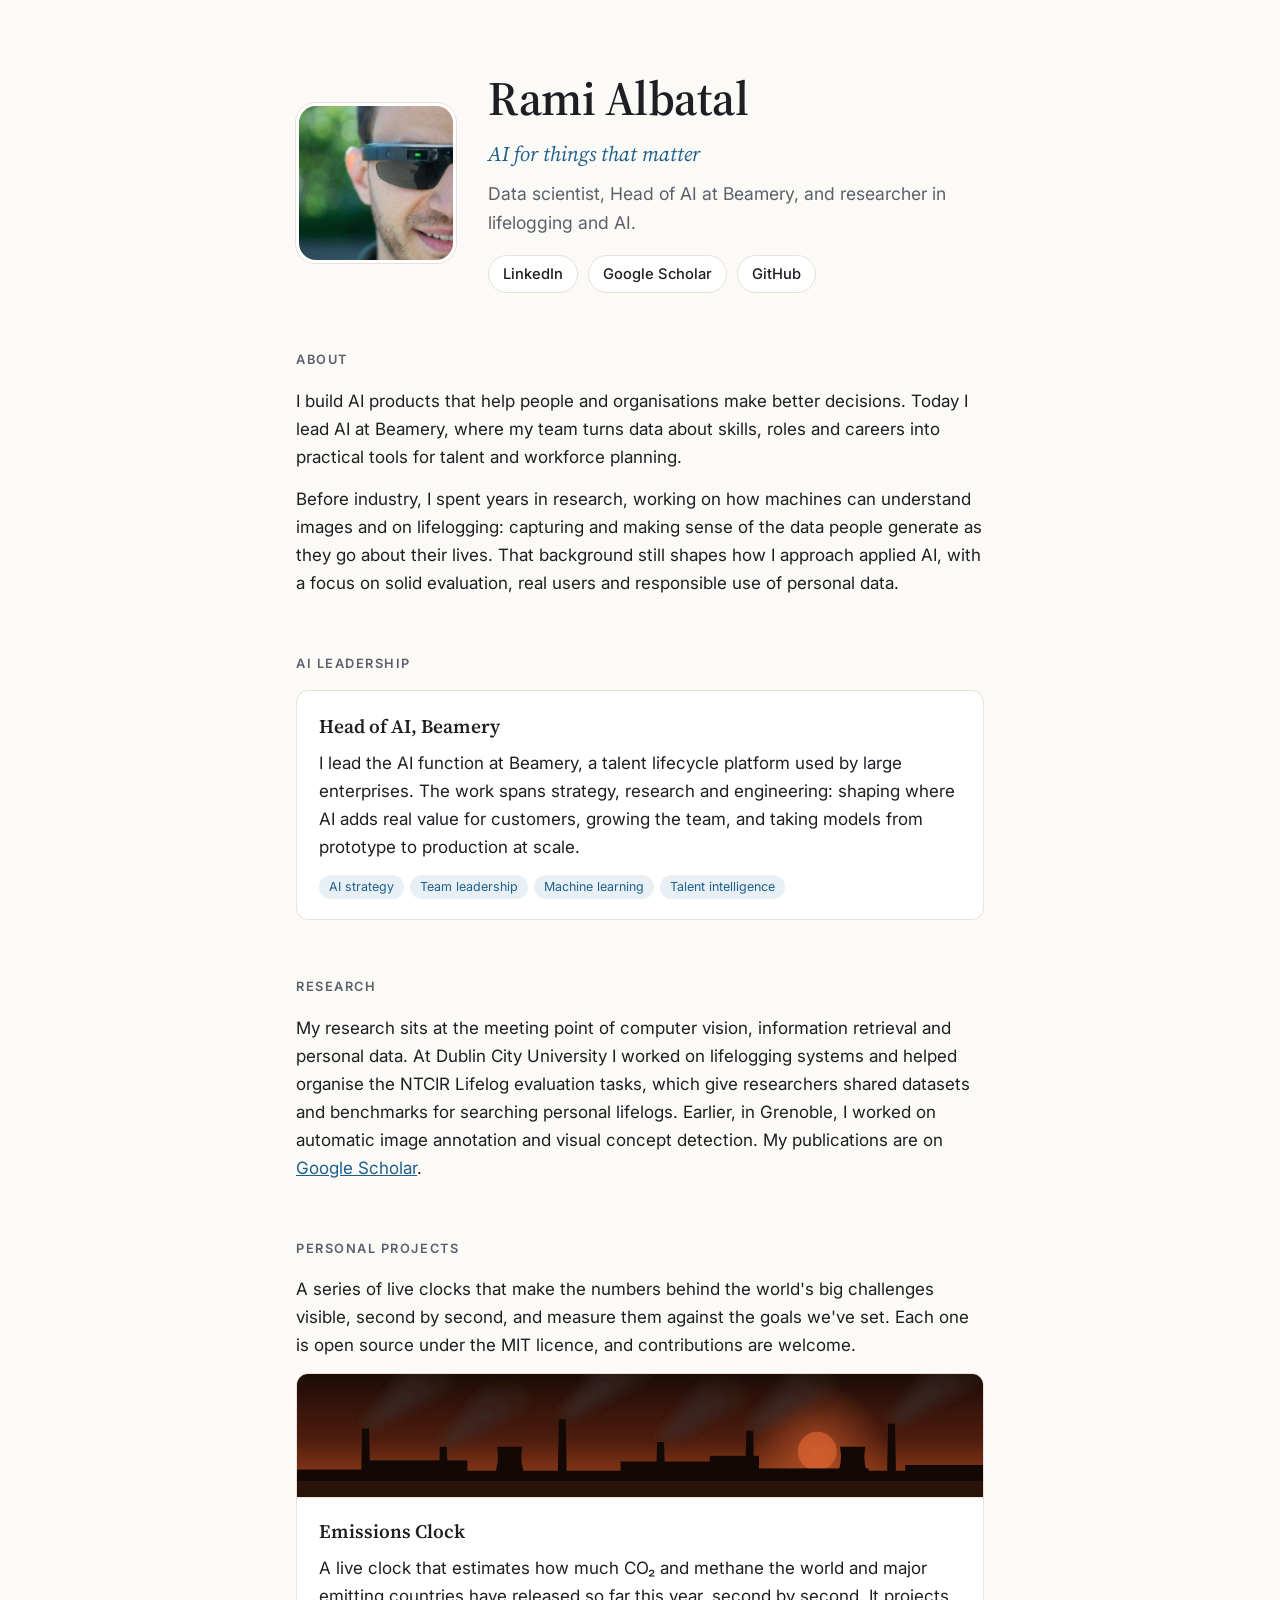
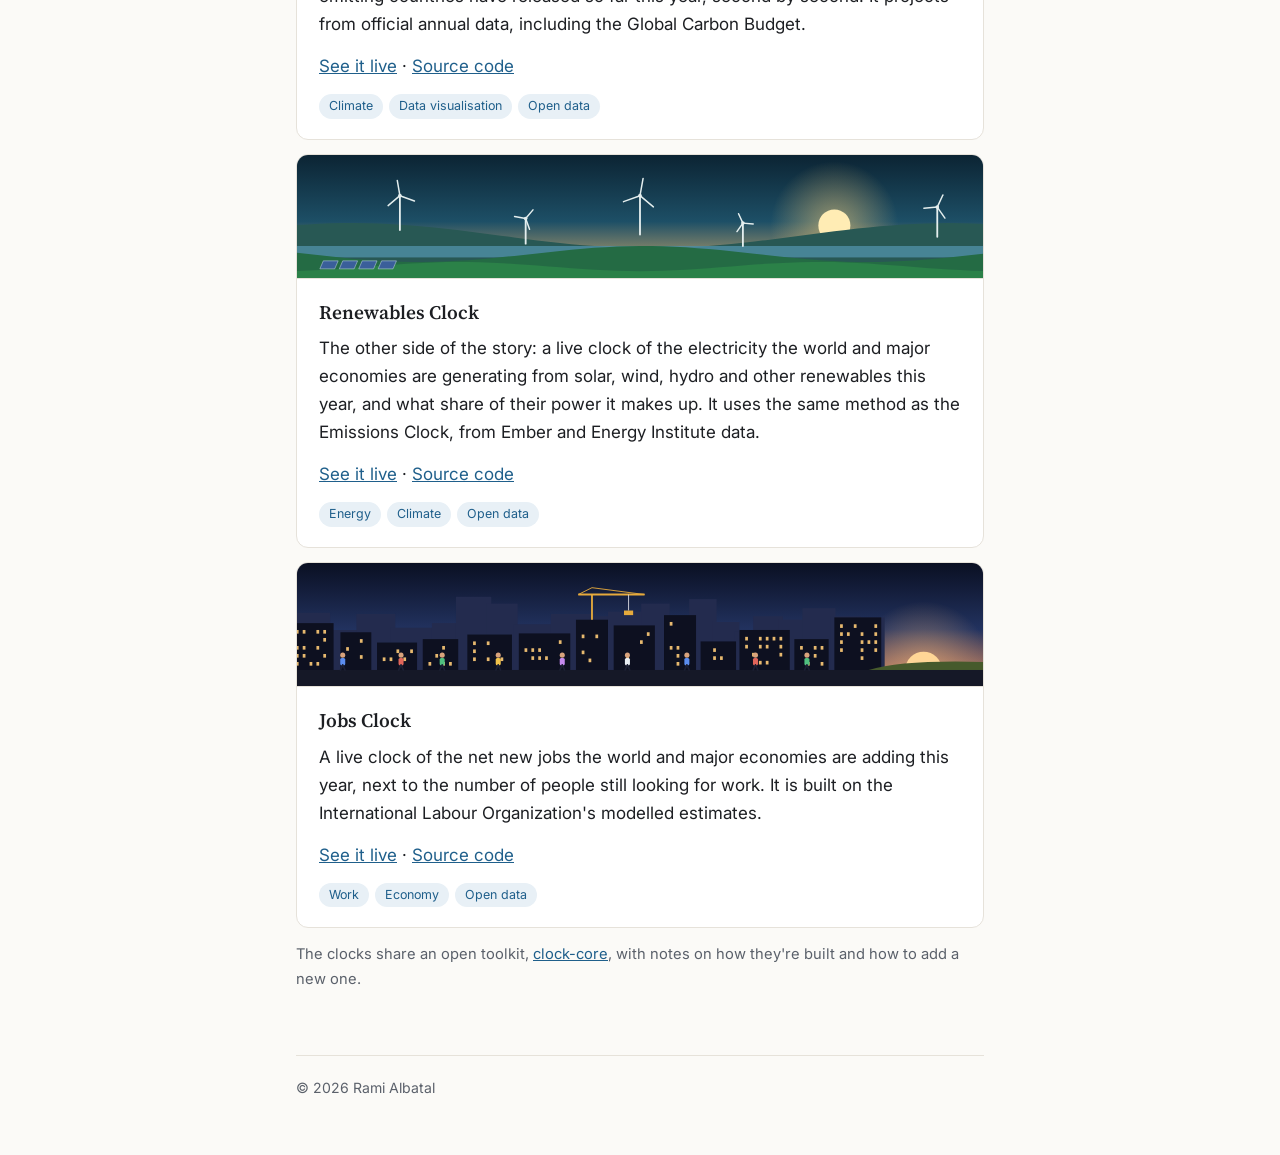
==== index.html @ d05b1c5e "Research: link to Google Scholar at the end of the paragraph Co-Authored-By: Claude Opus 5.5 <norepl" ====
<!doctype html>
<html lang="en">
<head>
<meta charset="utf-8">
<meta name="viewport" content="width=device-width, initial-scale=1">
<title>Rami Albatal</title>
<meta property="og:type" content="profile">
<meta property="og:site_name" content="Rami Albatal">
<meta property="og:title" content="Rami Albatal">
<meta property="og:description" content="AI for things that matter. Data scientist, Head of AI at Beamery, and researcher in lifelogging and AI.">
<meta property="og:url" content="https://ramialbatal.github.io/">
<meta property="og:image" content="https://ramialbatal.github.io/images/rami.jpg">
<meta property="og:image:width" content="400">
<meta property="og:image:height" content="400">
<meta property="og:image:alt" content="Portrait of Rami Albatal">
<meta property="profile:first_name" content="Rami">
<meta property="profile:last_name" content="Albatal">
<meta name="twitter:card" content="summary">
<meta name="twitter:title" content="Rami Albatal">
<meta name="twitter:description" content="AI for things that matter. Data scientist, Head of AI at Beamery, and researcher in lifelogging and AI.">
<meta name="twitter:image" content="https://ramialbatal.github.io/images/rami.jpg">
<link rel="alternate" type="text/plain" href="https://ramialbatal.github.io/llms.txt" title="Summary for AI tools">
<!-- Who this page is about, for search engines and AI tools: links Rami's profiles and projects together -->
<script type="application/ld+json">
{
  "@context": "https://schema.org",
  "@type": "ProfilePage",
  "url": "https://ramialbatal.github.io/",
  "name": "Rami Albatal",
  "inLanguage": "en",
  "mainEntity": {
    "@type": "Person",
    "@id": "https://ramialbatal.github.io/#person",
    "name": "Rami Albatal",
    "givenName": "Rami",
    "familyName": "Albatal",
    "url": "https://ramialbatal.github.io/",
    "image": "https://ramialbatal.github.io/images/rami.jpg",
    "slogan": "AI for things that matter",
    "description": "Data scientist, Head of AI at Beamery, and researcher in lifelogging and AI.",
    "jobTitle": "Head of AI",
    "worksFor": { "@type": "Organization", "name": "Beamery", "url": "https://beamery.com/" },
    "affiliation": { "@type": "CollegeOrUniversity", "name": "Dublin City University" },
    "knowsAbout": ["Artificial intelligence", "Machine learning", "Data science", "Lifelogging", "Computer vision",
      "Information retrieval", "Talent intelligence", "AI strategy", "Data visualisation"],
    "sameAs": [
      "https://www.linkedin.com/in/ramialbatal",
      "https://scholar.google.com/citations?user=tuG6AlQAAAAJ",
      "https://github.com/ramialbatal"
    ],
    "subjectOf": [
      { "@type": "WebApplication", "name": "Emissions Clock", "url": "https://ramialbatal.github.io/emissions-clock/" },
      { "@type": "WebApplication", "name": "Renewables Clock", "url": "https://ramialbatal.github.io/renewables-clock/" },
      { "@type": "WebApplication", "name": "Jobs Clock", "url": "https://ramialbatal.github.io/jobs-clock/" }
    ]
  }
}
</script>
<link rel="canonical" href="https://ramialbatal.github.io/">
<meta name="google-site-verification" content="3SuQ6XzVcD3pdgYeLcflAI5zGCyUTZUtEPxxrUPsIs4" />
<meta name="description" content="Rami Albatal. AI for things that matter. Data scientist, Head of AI at Beamery, and researcher in lifelogging and AI.">
<link rel="preconnect" href="https://fonts.googleapis.com">
<link rel="preconnect" href="https://fonts.gstatic.com" crossorigin>
<link href="https://fonts.googleapis.com/css2?family=Inter:wght@400;500;600&family=Source+Serif+4:opsz,wght@8..60,500;8..60,600&display=swap" rel="stylesheet">
<style>
  :root {
    --bg: #fbfaf7;
    --surface: #ffffff;
    --text: #1d1f23;
    --muted: #5b616b;
    --line: #e6e2da;
    --accent: #1f5f8b;
    --accent-soft: #e8f0f6;
  }
  @media (prefers-color-scheme: dark) {
    :root:not([data-theme="light"]) {
      --bg: #121416;
      --surface: #1a1d20;
      --text: #e8e6e1;
      --muted: #a2a7ae;
      --line: #2b2f34;
      --accent: #7fb6dc;
      --accent-soft: #1c2a35;
    }
  }
  :root[data-theme="dark"] {
    --bg: #121416;
    --surface: #1a1d20;
    --text: #e8e6e1;
    --muted: #a2a7ae;
    --line: #2b2f34;
    --accent: #7fb6dc;
    --accent-soft: #1c2a35;
  }
  * { box-sizing: border-box; }
  html { -webkit-text-size-adjust: 100%; }
  body {
    margin: 0;
    background: var(--bg);
    color: var(--text);
    font: 17px/1.65 Inter, system-ui, -apple-system, "Segoe UI", sans-serif;
  }
  .wrap { max-width: 720px; margin: 0 auto; padding: 72px 16px 56px; }
  header { display: flex; align-items: center; gap: 32px; }
  .intro { min-width: 0; }
  .photo {
    flex: none;
    display: block;
    width: 160px;
    height: 160px;
    border-radius: 20px;
    object-fit: cover;
    border: 3px solid var(--surface);
    box-shadow: 0 0 0 1px var(--line);
  }
  @media (max-width: 560px) {
    header { flex-direction: column; align-items: flex-start; gap: 20px; }
    .photo { width: 120px; height: 120px; }
  }
  header h1 {
    font-family: "Source Serif 4", Georgia, serif;
    font-weight: 600;
    font-size: clamp(2.2rem, 6vw, 3rem);
    line-height: 1.1;
    margin: 0 0 12px;
    letter-spacing: -0.01em;
  }
  .slogan {
    font-family: "Source Serif 4", Georgia, serif;
    font-style: italic;
    font-size: 1.3rem;
    color: var(--accent);
    margin: 0 0 8px;
  }
  .role { color: var(--muted); font-size: 1.1rem; margin: 0 0 18px; }
  .links { display: flex; flex-wrap: wrap; gap: 10px; padding: 0; margin: 0; list-style: none; }
  .links a {
    display: inline-block;
    padding: 6px 14px;
    border: 1px solid var(--line);
    border-radius: 999px;
    color: var(--text);
    text-decoration: none;
    font-size: 0.92rem;
    font-weight: 500;
    background: var(--surface);
  }
  .links a:hover, .links a:focus-visible { border-color: var(--accent); color: var(--accent); }
  section { margin-top: 56px; }
  h2 {
    font-size: 0.8rem;
    font-weight: 600;
    text-transform: uppercase;
    letter-spacing: 0.12em;
    color: var(--muted);
    margin: 0 0 16px;
  }
  p { margin: 0 0 14px; }
  a { color: var(--accent); }
  .card {
    background: var(--surface);
    border: 1px solid var(--line);
    border-radius: 12px;
    padding: 20px 22px;
    margin-bottom: 14px;
  }
  .card h3 a { color: inherit; text-decoration: none; }
  .card h3 a:hover { color: var(--accent); }
  .card h3 {
    font-family: "Source Serif 4", Georgia, serif;
    font-size: 1.2rem;
    font-weight: 600;
    margin: 0 0 6px;
  }
  .card p:last-child { margin-bottom: 0; }
  .tags { display: flex; flex-wrap: wrap; gap: 6px; margin-top: 10px; }
  .tags span {
    font-size: 0.78rem;
    padding: 2px 10px;
    border-radius: 999px;
    background: var(--accent-soft);
    color: var(--accent);
  }
  /* Project cards open with a small, still picture of each clock's own scene */
  .card.project { padding-top: 0; overflow: hidden; }
  .thumb { display: block; height: clamp(96px, 18vw, 124px); margin: 0 -22px 18px; overflow: hidden; border-bottom: 1px solid var(--line); }
  .thumb svg { display: block; width: 100%; height: 100%; transition: transform .6s ease; }
  .card.project:hover .thumb svg { transform: scale(1.03); }
  @media (prefers-reduced-motion: reduce) { .thumb svg { transition: none; } }
  .meta { color: var(--muted); font-size: 0.92rem; }
  footer { margin-top: 64px; padding-top: 20px; border-top: 1px solid var(--line); color: var(--muted); font-size: 0.88rem; }
</style>
</head>
<body>
<div class="wrap">
  <header>
    <img class="photo" src="images/rami.jpg" alt="Rami Albatal wearing Google Glass" width="160" height="160">
    <div class="intro">
    <h1>Rami Albatal</h1>
    <p class="slogan">AI for things that matter</p>
    <p class="role">Data scientist, Head of AI at Beamery, and researcher in lifelogging and AI.</p>
    <ul class="links">
      <li><a href="https://www.linkedin.com/in/ramialbatal">LinkedIn</a></li>
      <li><a href="https://scholar.google.com/citations?user=tuG6AlQAAAAJ">Google Scholar</a></li>
      <li><a href="https://github.com/ramialbatal">GitHub</a></li>
    </ul>
    </div>
  </header>

  <section>
    <h2>About</h2>
    <p>I build AI products that help people and organisations make better decisions. Today I lead AI at Beamery, where my team turns data about skills, roles and careers into practical tools for talent and workforce planning.</p>
    <p>Before industry, I spent years in research, working on how machines can understand images and on lifelogging: capturing and making sense of the data people generate as they go about their lives. That background still shapes how I approach applied AI, with a focus on solid evaluation, real users and responsible use of personal data.</p>
  </section>

  <section>
    <h2>AI leadership</h2>
    <div class="card">
      <h3>Head of AI, Beamery</h3>
      <p>I lead the AI function at Beamery, a talent lifecycle platform used by large enterprises. The work spans strategy, research and engineering: shaping where AI adds real value for customers, growing the team, and taking models from prototype to production at scale.</p>
      <div class="tags"><span>AI strategy</span><span>Team leadership</span><span>Machine learning</span><span>Talent intelligence</span></div>
    </div>
  </section>

  <section>
    <h2>Research</h2>
    <p>My research sits at the meeting point of computer vision, information retrieval and personal data. At Dublin City University I worked on lifelogging systems and helped organise the NTCIR Lifelog evaluation tasks, which give researchers shared datasets and benchmarks for searching personal lifelogs. Earlier, in Grenoble, I worked on automatic image annotation and visual concept detection. My publications are on <a href="https://scholar.google.com/citations?user=tuG6AlQAAAAJ">Google Scholar</a>.</p>
  </section>

  <section>
    <h2>Personal projects</h2>
    <p>A series of live clocks that make the numbers behind the world's big challenges visible, second by second, and
      measure them against the goals we've set. Each one is open source under the MIT licence, and contributions are welcome.</p>
    <div class="card project">
      <a class="thumb" href="https://ramialbatal.github.io/emissions-clock/" tabindex="-1" aria-hidden="true"><svg viewBox="0 0 600 110" preserveAspectRatio="xMidYMax slice" role="img" aria-label="Factory chimneys releasing smoke under a hazy red sky"><defs><linearGradient id="em-sky" x1="0" y1="0" x2="0" y2="1"><stop offset="0" stop-color="#1a0b07"/><stop offset="0.55" stop-color="#4f1d0e"/><stop offset="1" stop-color="#a8481c"/></linearGradient><radialGradient id="em-glow"><stop offset="0" stop-color="#eb6a33" stop-opacity=".55"/><stop offset="1" stop-color="#eb6a33" stop-opacity="0"/></radialGradient><filter id="em-blur" x="-50%" y="-50%" width="200%" height="200%"><feGaussianBlur stdDeviation="5"/></filter></defs><rect width="600" height="110" fill="url(#em-sky)"/><circle cx="455" cy="70" r="60" fill="url(#em-glow)"/><circle cx="455" cy="70" r="17" fill="#e86a34" opacity=".6"/><g filter="url(#em-blur)"><ellipse cx="66" cy="44" rx="8" ry="6" fill="#3b2e2a" opacity="0.70"/><ellipse cx="78" cy="36" rx="12" ry="8" fill="#3b2e2a" opacity="0.59"/><ellipse cx="89" cy="27" rx="16" ry="10" fill="#3b2e2a" opacity="0.47"/><ellipse cx="100" cy="18" rx="20" ry="13" fill="#3b2e2a" opacity="0.36"/><ellipse cx="112" cy="10" rx="24" ry="15" fill="#3b2e2a" opacity="0.25"/><ellipse cx="134" cy="60" rx="8" ry="6" fill="#3b2e2a" opacity="0.70"/><ellipse cx="146" cy="52" rx="12" ry="8" fill="#3b2e2a" opacity="0.59"/><ellipse cx="157" cy="43" rx="16" ry="10" fill="#3b2e2a" opacity="0.47"/><ellipse cx="168" cy="34" rx="20" ry="13" fill="#3b2e2a" opacity="0.36"/><ellipse cx="180" cy="26" rx="24" ry="15" fill="#3b2e2a" opacity="0.25"/><ellipse cx="238" cy="36" rx="8" ry="6" fill="#3b2e2a" opacity="0.70"/><ellipse cx="250" cy="28" rx="12" ry="8" fill="#3b2e2a" opacity="0.59"/><ellipse cx="261" cy="19" rx="16" ry="10" fill="#3b2e2a" opacity="0.47"/><ellipse cx="272" cy="10" rx="20" ry="13" fill="#3b2e2a" opacity="0.36"/><ellipse cx="284" cy="2" rx="24" ry="15" fill="#3b2e2a" opacity="0.25"/><ellipse cx="324" cy="56" rx="8" ry="6" fill="#3b2e2a" opacity="0.70"/><ellipse cx="336" cy="48" rx="12" ry="8" fill="#3b2e2a" opacity="0.59"/><ellipse cx="347" cy="39" rx="16" ry="10" fill="#3b2e2a" opacity="0.47"/><ellipse cx="358" cy="30" rx="20" ry="13" fill="#3b2e2a" opacity="0.36"/><ellipse cx="370" cy="22" rx="24" ry="15" fill="#3b2e2a" opacity="0.25"/><ellipse cx="402" cy="46" rx="8" ry="6" fill="#3b2e2a" opacity="0.70"/><ellipse cx="414" cy="38" rx="12" ry="8" fill="#3b2e2a" opacity="0.59"/><ellipse cx="425" cy="29" rx="16" ry="10" fill="#3b2e2a" opacity="0.47"/><ellipse cx="436" cy="20" rx="20" ry="13" fill="#3b2e2a" opacity="0.36"/><ellipse cx="448" cy="12" rx="24" ry="15" fill="#3b2e2a" opacity="0.25"/><ellipse cx="526" cy="40" rx="8" ry="6" fill="#3b2e2a" opacity="0.70"/><ellipse cx="538" cy="32" rx="12" ry="8" fill="#3b2e2a" opacity="0.59"/><ellipse cx="549" cy="23" rx="16" ry="10" fill="#3b2e2a" opacity="0.47"/><ellipse cx="560" cy="14" rx="20" ry="13" fill="#3b2e2a" opacity="0.36"/><ellipse cx="572" cy="6" rx="24" ry="15" fill="#3b2e2a" opacity="0.25"/></g><g fill="#120806"><rect x="-10" y="86" width="77" height="11"/><rect x="63" y="78" width="86" height="19"/><rect x="145" y="87" width="42" height="10"/><rect x="183" y="87" width="104" height="10"/><rect x="283" y="79" width="82" height="18"/><rect x="361" y="74" width="43" height="23"/><rect x="400" y="85" width="100" height="12"/><rect x="496" y="87" width="40" height="10"/><rect x="532" y="82" width="91" height="15"/><path d="M56 96L57 50h6L64 96z"/><path d="M124 96L125 66h6L132 96z"/><path d="M228 96L229 42h6L236 96z"/><path d="M314 96L315 62h6L322 96z"/><path d="M392 96L393 52h6L400 96z"/><path d="M516 96L517 46h6L524 96z"/><path d="M170 96Q178 82 175 66h22Q194 82 202 96z"/><path d="M470 96Q478 82 475 66h22Q494 82 502 96z"/></g><rect y="96" width="600" height="14" fill="#2a140a"/></svg></a>
      <h3><a href="https://ramialbatal.github.io/emissions-clock/">Emissions Clock</a></h3>
      <p>A live clock that estimates how much CO&#8322; and methane the world and major emitting countries have released so far this year, second by second. It projects from official annual data, including the Global Carbon Budget.</p>
      <p class="links-row"><a href="https://ramialbatal.github.io/emissions-clock/">See it live</a> · <a href="https://github.com/ramialbatal/emissions-clock">Source code</a></p>
      <div class="tags"><span>Climate</span><span>Data visualisation</span><span>Open data</span></div>
    </div>
    <div class="card project">
      <a class="thumb" href="https://ramialbatal.github.io/renewables-clock/" tabindex="-1" aria-hidden="true"><svg viewBox="0 0 600 110" preserveAspectRatio="xMidYMax slice" role="img" aria-label="Wind turbines and solar panels on green hills under a warm sun"><defs><linearGradient id="re-sky" x1="0" y1="0" x2="0" y2="1"><stop offset="0" stop-color="#0b2231"/><stop offset="0.55" stop-color="#1d4f66"/><stop offset="1" stop-color="#e0b46c"/></linearGradient><radialGradient id="re-glow"><stop offset="0" stop-color="#ffd27a" stop-opacity=".55"/><stop offset="1" stop-color="#ffd27a" stop-opacity="0"/></radialGradient></defs><rect width="600" height="110" fill="url(#re-sky)"/><circle cx="470" cy="64" r="56" fill="url(#re-glow)"/><circle cx="470" cy="64" r="14" fill="#ffecb4"/><path d="M0 110 L0 63.7 L10 63.1 L20 62.6 L30 62.2 L40 62.0 L50 62.0 L60 62.1 L70 62.4 L80 62.8 L90 63.4 L100 64.1 L110 64.9 L120 65.9 L130 67.0 L140 68.1 L150 69.3 L160 70.6 L170 71.9 L180 73.2 L190 74.5 L200 75.8 L210 77.1 L220 78.3 L230 79.4 L240 80.4 L250 81.3 L260 82.1 L270 82.8 L280 83.3 L290 83.7 L300 83.9 L310 84.0 L320 83.9 L330 83.7 L340 83.3 L350 82.7 L360 82.0 L370 81.2 L380 80.3 L390 79.2 L400 78.1 L410 76.9 L420 75.6 L430 74.4 L440 73.0 L450 71.7 L460 70.4 L470 69.2 L480 68.0 L490 66.8 L500 65.8 L510 64.8 L520 64.0 L530 63.3 L540 62.8 L550 62.4 L560 62.1 L570 62.0 L580 62.1 L590 62.3 L600 62.7 L600 110z" fill="#285854"/><rect y="82" width="600" height="10" fill="#4f8fa6" opacity=".8"/><path d="M0 110 L0 88.0 L10 89.1 L20 90.2 L30 91.3 L40 92.3 L50 93.3 L60 94.1 L70 94.8 L80 95.4 L90 95.7 L100 96.0 L110 96.0 L120 95.8 L130 95.5 L140 95.0 L150 94.4 L160 93.6 L170 92.7 L180 91.7 L190 90.7 L200 89.6 L210 88.5 L220 87.4 L230 86.3 L240 85.3 L250 84.4 L260 83.6 L270 83.0 L280 82.5 L290 82.2 L300 82.0 L310 82.0 L320 82.2 L330 82.6 L340 83.2 L350 83.9 L360 84.7 L370 85.6 L380 86.6 L390 87.7 L400 88.8 L410 89.9 L420 91.0 L430 92.1 L440 93.0 L450 93.9 L460 94.6 L470 95.2 L480 95.7 L490 95.9 L500 96.0 L510 95.9 L520 95.6 L530 95.2 L540 94.6 L550 93.9 L560 93.0 L570 92.0 L580 91.0 L590 89.9 L600 88.8 L600 110z" fill="#246b44"/><path d="M0 110 L0 103.8 L10 103.5 L20 103.1 L30 102.5 L40 101.9 L50 101.1 L60 100.3 L70 99.5 L80 98.8 L90 98.0 L100 97.4 L110 96.8 L120 96.4 L130 96.1 L140 96.0 L150 96.0 L160 96.2 L170 96.6 L180 97.1 L190 97.7 L200 98.4 L210 99.1 L220 99.9 L230 100.7 L240 101.5 L250 102.2 L260 102.8 L270 103.3 L280 103.7 L290 103.9 L300 104.0 L310 103.9 L320 103.7 L330 103.3 L340 102.8 L350 102.1 L360 101.4 L370 100.7 L380 99.9 L390 99.1 L400 98.3 L410 97.6 L420 97.0 L430 96.6 L440 96.2 L450 96.0 L460 96.0 L470 96.1 L480 96.4 L490 96.8 L500 97.4 L510 98.1 L520 98.8 L530 99.6 L540 100.4 L550 101.2 L560 101.9 L570 102.6 L580 103.1 L590 103.6 L600 103.8 L600 110z" fill="#2b8148"/><g stroke="#e4eeee" stroke-linecap="round"><line x1="90" y1="68" x2="90" y2="38" stroke-width="1.6"/><line x1="90" y1="38" x2="102.7" y2="42.6" stroke-width="1.3"/><line x1="90" y1="38" x2="79.7" y2="46.7" stroke-width="1.3"/><line x1="90" y1="38" x2="87.7" y2="24.7" stroke-width="1.3"/><circle cx="90" cy="38" r="1.6" fill="#e4eeee" stroke="none"/><line x1="200" y1="80" x2="200" y2="58" stroke-width="1.6"/><line x1="200" y1="58" x2="203.4" y2="67.3" stroke-width="1.3"/><line x1="200" y1="58" x2="190.3" y2="56.3" stroke-width="1.3"/><line x1="200" y1="58" x2="206.4" y2="50.4" stroke-width="1.3"/><circle cx="200" cy="58" r="1.6" fill="#e4eeee" stroke="none"/><line x1="300" y1="72" x2="300" y2="38" stroke-width="1.6"/><line x1="300" y1="38" x2="311.7" y2="47.8" stroke-width="1.3"/><line x1="300" y1="38" x2="285.6" y2="43.2" stroke-width="1.3"/><line x1="300" y1="38" x2="302.7" y2="22.9" stroke-width="1.3"/><circle cx="300" cy="38" r="1.6" fill="#e4eeee" stroke="none"/><line x1="390" y1="82" x2="390" y2="62" stroke-width="1.6"/><line x1="390" y1="62" x2="399.0" y2="62.8" stroke-width="1.3"/><line x1="390" y1="62" x2="384.8" y2="69.4" stroke-width="1.3"/><line x1="390" y1="62" x2="386.2" y2="53.8" stroke-width="1.3"/><circle cx="390" cy="62" r="1.6" fill="#e4eeee" stroke="none"/><line x1="560" y1="74" x2="560" y2="48" stroke-width="1.6"/><line x1="560" y1="48" x2="566.7" y2="57.6" stroke-width="1.3"/><line x1="560" y1="48" x2="548.3" y2="49.0" stroke-width="1.3"/><line x1="560" y1="48" x2="564.9" y2="37.4" stroke-width="1.3"/><circle cx="560" cy="48" r="1.6" fill="#e4eeee" stroke="none"/></g><g fill="#3a5f9a" stroke="#cfe0ef" stroke-width=".6" stroke-opacity=".7"><path d="M20 102l3 -7h13l-3 7z"/><path d="M37 102l3 -7h13l-3 7z"/><path d="M54 102l3 -7h13l-3 7z"/><path d="M71 102l3 -7h13l-3 7z"/></g></svg></a>
      <h3><a href="https://ramialbatal.github.io/renewables-clock/">Renewables Clock</a></h3>
      <p>The other side of the story: a live clock of the electricity the world and major economies are generating from solar, wind, hydro and other renewables this year, and what share of their power it makes up. It uses the same method as the Emissions Clock, from Ember and Energy Institute data.</p>
      <p class="links-row"><a href="https://ramialbatal.github.io/renewables-clock/">See it live</a> · <a href="https://github.com/ramialbatal/renewables-clock">Source code</a></p>
      <div class="tags"><span>Energy</span><span>Climate</span><span>Open data</span></div>
    </div>
    <div class="card project">
      <a class="thumb" href="https://ramialbatal.github.io/jobs-clock/" tabindex="-1" aria-hidden="true"><svg viewBox="0 0 600 110" preserveAspectRatio="xMidYMax slice" role="img" aria-label="A town at sunrise with lit office windows, a crane and people walking to work"><defs><linearGradient id="jo-sky" x1="0" y1="0" x2="0" y2="1"><stop offset="0" stop-color="#090e20"/><stop offset="0.55" stop-color="#22325f"/><stop offset="1" stop-color="#d2845c"/></linearGradient><radialGradient id="jo-glow"><stop offset="0" stop-color="#ffbe7c" stop-opacity=".55"/><stop offset="1" stop-color="#ffbe7c" stop-opacity="0"/></radialGradient></defs><rect width="600" height="110" fill="url(#jo-sky)"/><circle cx="548" cy="96" r="60" fill="url(#jo-glow)"/><path d="M532 96a16 16 0 0 1 32 0z" fill="#ffd696"/><g fill="#232b4e"><rect x="-10" y="46" width="39" height="50"/><rect x="25" y="61" width="31" height="35"/><rect x="52" y="47" width="34" height="49"/><rect x="82" y="59" width="40" height="37"/><rect x="118" y="55" width="25" height="41"/><rect x="139" y="32" width="31" height="64"/><rect x="166" y="38" width="27" height="58"/><rect x="189" y="56" width="37" height="40"/><rect x="222" y="47" width="38" height="49"/><rect x="256" y="49" width="20" height="47"/><rect x="272" y="45" width="33" height="51"/><rect x="301" y="38" width="25" height="58"/><rect x="322" y="58" width="25" height="38"/><rect x="343" y="34" width="24" height="62"/><rect x="363" y="54" width="24" height="42"/><rect x="383" y="62" width="20" height="34"/><rect x="399" y="49" width="26" height="47"/><rect x="421" y="52" width="25" height="44"/><rect x="442" y="42" width="29" height="54"/><rect x="467" y="49" width="26" height="47"/><rect x="489" y="50" width="25" height="46"/></g><g fill="#0d1020"><rect x="-6" y="55" width="38" height="42"/><rect x="38" y="63" width="27" height="34"/><rect x="70" y="72" width="35" height="25"/><rect x="110" y="69" width="31" height="28"/><rect x="149" y="65" width="39" height="32"/><rect x="194" y="64" width="45" height="33"/><rect x="244" y="52" width="28" height="45"/><rect x="277" y="57" width="36" height="40"/><rect x="321" y="48" width="28" height="49"/><rect x="353" y="71" width="31" height="26"/><rect x="387" y="61" width="44" height="36"/><rect x="435" y="69" width="30" height="28"/><rect x="470" y="50" width="41" height="47"/></g><g fill="#ffcc78" opacity=".9"><rect x="-1" y="61" width="2.4" height="3.2"/><rect x="5" y="61" width="2.4" height="3.2"/><rect x="17" y="61" width="2.4" height="3.2"/><rect x="23" y="61" width="2.4" height="3.2"/><rect x="23" y="68" width="2.4" height="3.2"/><rect x="-1" y="75" width="2.4" height="3.2"/><rect x="5" y="75" width="2.4" height="3.2"/><rect x="17" y="75" width="2.4" height="3.2"/><rect x="-1" y="82" width="2.4" height="3.2"/><rect x="5" y="82" width="2.4" height="3.2"/><rect x="23" y="82" width="2.4" height="3.2"/><rect x="-1" y="89" width="2.4" height="3.2"/><rect x="11" y="89" width="2.4" height="3.2"/><rect x="17" y="89" width="2.4" height="3.2"/><rect x="55" y="69" width="2.4" height="3.2"/><rect x="43" y="76" width="2.4" height="3.2"/><rect x="55" y="83" width="2.4" height="3.2"/><rect x="87" y="78" width="2.4" height="3.2"/><rect x="99" y="78" width="2.4" height="3.2"/><rect x="75" y="85" width="2.4" height="3.2"/><rect x="81" y="85" width="2.4" height="3.2"/><rect x="93" y="85" width="2.4" height="3.2"/><rect x="127" y="75" width="2.4" height="3.2"/><rect x="121" y="82" width="2.4" height="3.2"/><rect x="115" y="89" width="2.4" height="3.2"/><rect x="127" y="89" width="2.4" height="3.2"/><rect x="133" y="89" width="2.4" height="3.2"/><rect x="154" y="71" width="2.4" height="3.2"/><rect x="166" y="71" width="2.4" height="3.2"/><rect x="154" y="78" width="2.4" height="3.2"/><rect x="154" y="85" width="2.4" height="3.2"/><rect x="166" y="85" width="2.4" height="3.2"/><rect x="178" y="85" width="2.4" height="3.2"/><rect x="229" y="70" width="2.4" height="3.2"/><rect x="199" y="77" width="2.4" height="3.2"/><rect x="205" y="77" width="2.4" height="3.2"/><rect x="211" y="77" width="2.4" height="3.2"/><rect x="205" y="84" width="2.4" height="3.2"/><rect x="211" y="84" width="2.4" height="3.2"/><rect x="217" y="84" width="2.4" height="3.2"/><rect x="249" y="65" width="2.4" height="3.2"/><rect x="261" y="65" width="2.4" height="3.2"/><rect x="249" y="79" width="2.4" height="3.2"/><rect x="255" y="86" width="2.4" height="3.2"/><rect x="306" y="63" width="2.4" height="3.2"/><rect x="300" y="70" width="2.4" height="3.2"/><rect x="288" y="84" width="2.4" height="3.2"/><rect x="326" y="54" width="2.4" height="3.2"/><rect x="326" y="75" width="2.4" height="3.2"/><rect x="332" y="75" width="2.4" height="3.2"/><rect x="332" y="82" width="2.4" height="3.2"/><rect x="332" y="89" width="2.4" height="3.2"/><rect x="364" y="77" width="2.4" height="3.2"/><rect x="364" y="84" width="2.4" height="3.2"/><rect x="370" y="84" width="2.4" height="3.2"/><rect x="392" y="67" width="2.4" height="3.2"/><rect x="404" y="67" width="2.4" height="3.2"/><rect x="410" y="67" width="2.4" height="3.2"/><rect x="416" y="67" width="2.4" height="3.2"/><rect x="422" y="67" width="2.4" height="3.2"/><rect x="392" y="74" width="2.4" height="3.2"/><rect x="404" y="74" width="2.4" height="3.2"/><rect x="410" y="74" width="2.4" height="3.2"/><rect x="422" y="74" width="2.4" height="3.2"/><rect x="398" y="81" width="2.4" height="3.2"/><rect x="422" y="81" width="2.4" height="3.2"/><rect x="404" y="88" width="2.4" height="3.2"/><rect x="410" y="88" width="2.4" height="3.2"/><rect x="440" y="75" width="2.4" height="3.2"/><rect x="452" y="75" width="2.4" height="3.2"/><rect x="458" y="75" width="2.4" height="3.2"/><rect x="452" y="82" width="2.4" height="3.2"/><rect x="446" y="89" width="2.4" height="3.2"/><rect x="458" y="89" width="2.4" height="3.2"/><rect x="475" y="56" width="2.4" height="3.2"/><rect x="487" y="56" width="2.4" height="3.2"/><rect x="505" y="56" width="2.4" height="3.2"/><rect x="475" y="63" width="2.4" height="3.2"/><rect x="481" y="63" width="2.4" height="3.2"/><rect x="493" y="63" width="2.4" height="3.2"/><rect x="505" y="63" width="2.4" height="3.2"/><rect x="475" y="70" width="2.4" height="3.2"/><rect x="493" y="70" width="2.4" height="3.2"/><rect x="499" y="70" width="2.4" height="3.2"/><rect x="505" y="70" width="2.4" height="3.2"/><rect x="475" y="77" width="2.4" height="3.2"/><rect x="493" y="77" width="2.4" height="3.2"/><rect x="505" y="77" width="2.4" height="3.2"/><rect x="493" y="84" width="2.4" height="3.2"/></g><g stroke="#e6aa3c" stroke-width="1.6" fill="none"><path d="M258 52V30M246 30H304"/><path d="M258 24L304 30M258 24L246 30" stroke-width=".8"/><path d="M290 30v14" stroke="#d8d8e0" stroke-width=".8"/></g><rect x="286" y="44" width="8" height="4" fill="#e6aa3c"/><path d="M500 96Q530 87 600 89V96z" fill="#465a2c"/><rect y="96" width="600" height="14" fill="#151827"/><g><circle cx="40" cy="83" r="2.2" fill="#d9a37c"/><rect x="37.8" y="85.5" width="4.4" height="6.5" rx="1.4" fill="#5b8def"/><path d="M40 91.5l-2 4.5M40 91.5l2 4.5" stroke="#1b1f33" stroke-width="1.4" stroke-linecap="round"/></g><g><circle cx="91" cy="83" r="2.2" fill="#d9a37c"/><rect x="88.8" y="85.5" width="4.4" height="6.5" rx="1.4" fill="#e0645a"/><path d="M91 91.5l-2 4.5M91 91.5l2 4.5" stroke="#1b1f33" stroke-width="1.4" stroke-linecap="round"/></g><g><circle cx="127" cy="83" r="2.2" fill="#d9a37c"/><rect x="124.8" y="85.5" width="4.4" height="6.5" rx="1.4" fill="#4fbf7f"/><path d="M127 91.5l-2 4.5M127 91.5l2 4.5" stroke="#1b1f33" stroke-width="1.4" stroke-linecap="round"/></g><g><circle cx="176" cy="83" r="2.2" fill="#d9a37c"/><rect x="173.8" y="85.5" width="4.4" height="6.5" rx="1.4" fill="#f0c24a"/><path d="M176 91.5l-2 4.5M176 91.5l2 4.5" stroke="#1b1f33" stroke-width="1.4" stroke-linecap="round"/></g><g><circle cx="232" cy="83" r="2.2" fill="#d9a37c"/><rect x="229.8" y="85.5" width="4.4" height="6.5" rx="1.4" fill="#c58af0"/><path d="M232 91.5l-2 4.5M232 91.5l2 4.5" stroke="#1b1f33" stroke-width="1.4" stroke-linecap="round"/></g><g><circle cx="289" cy="83" r="2.2" fill="#d9a37c"/><rect x="286.8" y="85.5" width="4.4" height="6.5" rx="1.4" fill="#e8edf2"/><path d="M289 91.5l-2 4.5M289 91.5l2 4.5" stroke="#1b1f33" stroke-width="1.4" stroke-linecap="round"/></g><g><circle cx="341" cy="83" r="2.2" fill="#d9a37c"/><rect x="338.8" y="85.5" width="4.4" height="6.5" rx="1.4" fill="#5b8def"/><path d="M341 91.5l-2 4.5M341 91.5l2 4.5" stroke="#1b1f33" stroke-width="1.4" stroke-linecap="round"/></g><g><circle cx="401" cy="83" r="2.2" fill="#d9a37c"/><rect x="398.8" y="85.5" width="4.4" height="6.5" rx="1.4" fill="#e0645a"/><path d="M401 91.5l-2 4.5M401 91.5l2 4.5" stroke="#1b1f33" stroke-width="1.4" stroke-linecap="round"/></g><g><circle cx="446" cy="83" r="2.2" fill="#d9a37c"/><rect x="443.8" y="85.5" width="4.4" height="6.5" rx="1.4" fill="#4fbf7f"/><path d="M446 91.5l-2 4.5M446 91.5l2 4.5" stroke="#1b1f33" stroke-width="1.4" stroke-linecap="round"/></g></svg></a>
      <h3><a href="https://ramialbatal.github.io/jobs-clock/">Jobs Clock</a></h3>
      <p>A live clock of the net new jobs the world and major economies are adding this year, next to the number of people still looking for work. It is built on the International Labour Organization's modelled estimates.</p>
      <p class="links-row"><a href="https://ramialbatal.github.io/jobs-clock/">See it live</a> · <a href="https://github.com/ramialbatal/jobs-clock">Source code</a></p>
      <div class="tags"><span>Work</span><span>Economy</span><span>Open data</span></div>
    </div>
    <p class="meta">The clocks share an open toolkit, <a href="https://github.com/ramialbatal/clock-core">clock-core</a>,
      with notes on how they're built and how to add a new one.</p>
  </section>

  <footer>
    &copy; <span id="y">2026</span> Rami Albatal
  </footer>
</div>
<script>document.getElementById("y").textContent = new Date().getFullYear();</script>
</body>
</html>
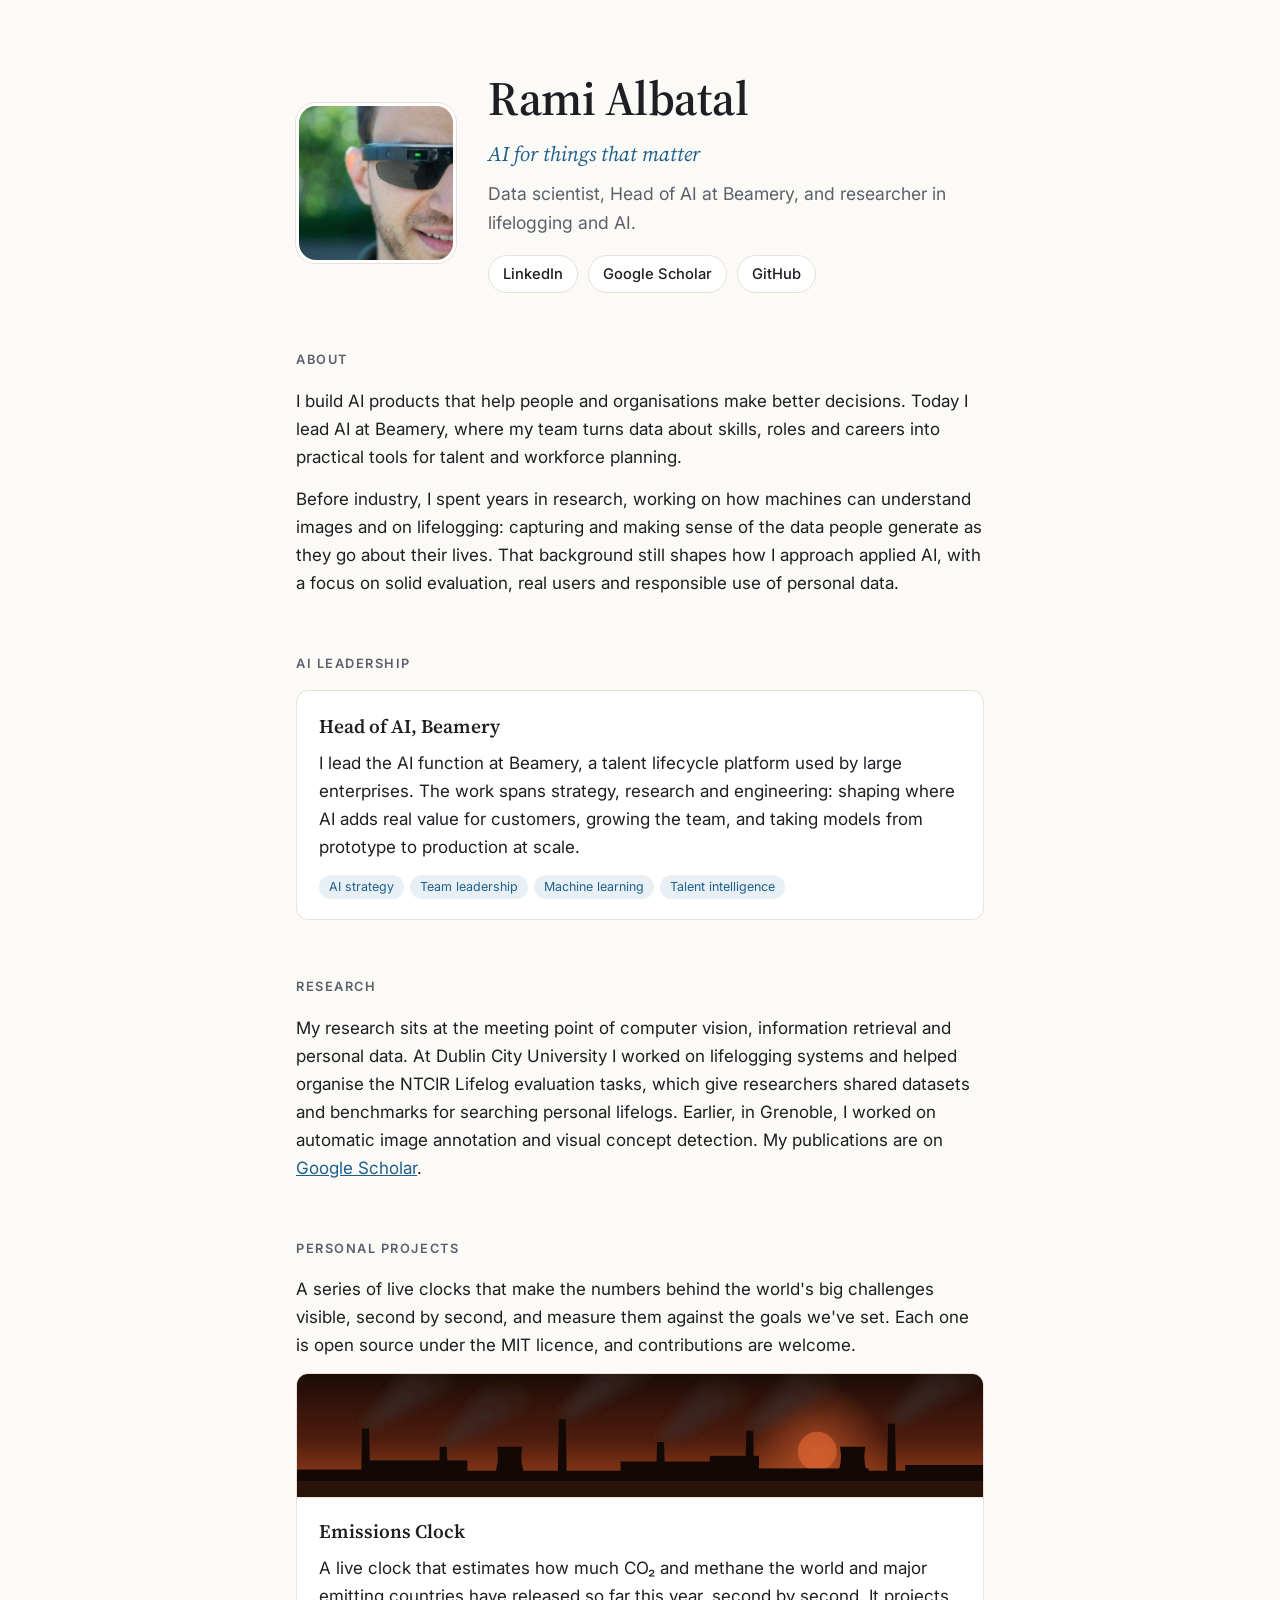
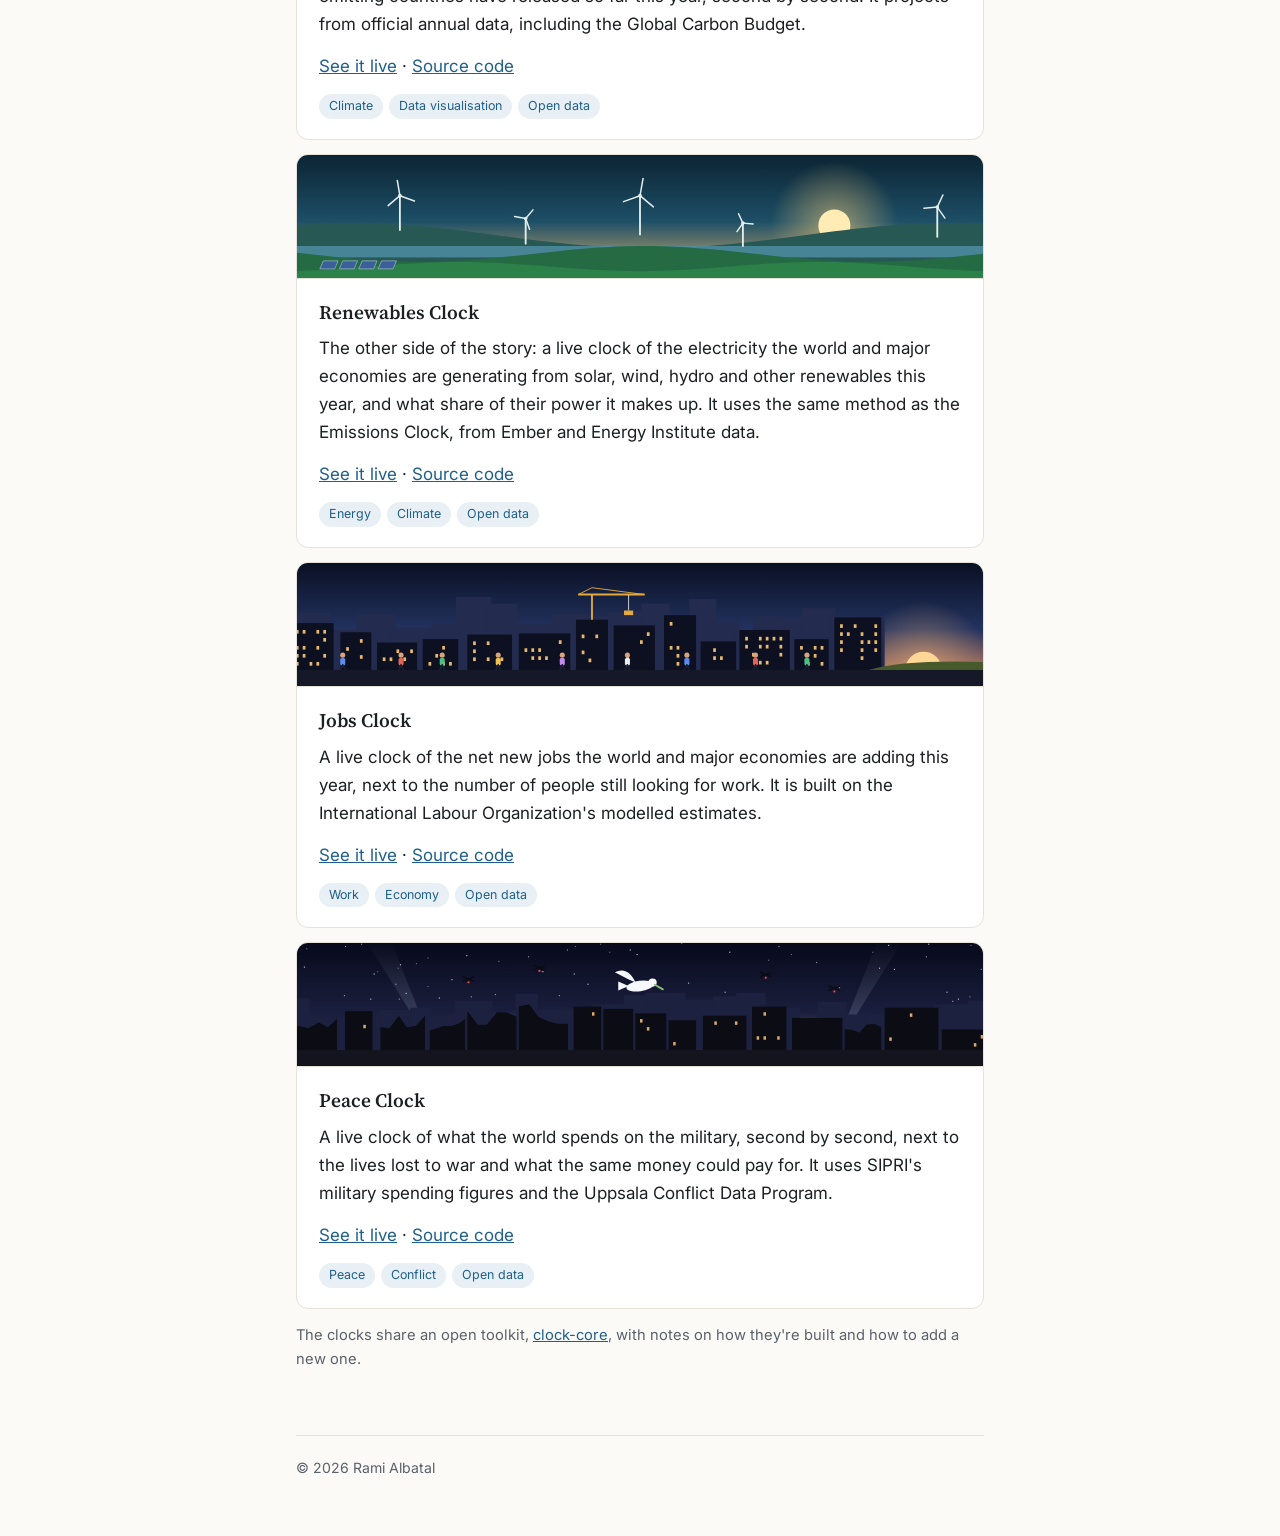
==== commit 8fb99d26: "Homepage: add the Peace Clock (card, profile data, llms.txt, sitemap in robots.txt) Co-Authored-By: " ====
--- a/index.html
+++ b/index.html
@@ -51,7 +51,8 @@
     "subjectOf": [
       { "@type": "WebApplication", "name": "Emissions Clock", "url": "https://ramialbatal.github.io/emissions-clock/" },
       { "@type": "WebApplication", "name": "Renewables Clock", "url": "https://ramialbatal.github.io/renewables-clock/" },
-      { "@type": "WebApplication", "name": "Jobs Clock", "url": "https://ramialbatal.github.io/jobs-clock/" }
+      { "@type": "WebApplication", "name": "Jobs Clock", "url": "https://ramialbatal.github.io/jobs-clock/" },
+      { "@type": "WebApplication", "name": "Peace Clock", "url": "https://ramialbatal.github.io/peace-clock/" }
     ]
   }
 }
@@ -252,6 +253,13 @@
       <p class="links-row"><a href="https://ramialbatal.github.io/jobs-clock/">See it live</a> · <a href="https://github.com/ramialbatal/jobs-clock">Source code</a></p>
       <div class="tags"><span>Work</span><span>Economy</span><span>Open data</span></div>
     </div>
+    <div class="card project">
+      <a class="thumb" href="https://ramialbatal.github.io/peace-clock/" tabindex="-1" aria-hidden="true"><svg viewBox="0 0 600 110" preserveAspectRatio="xMidYMax slice" role="img" aria-label="A city at night under searchlights and drones, with a white dove flying across"><defs><linearGradient id="pc-sky" x1="0" y1="0" x2="0" y2="1"><stop offset="0" stop-color="#07091a"/><stop offset="0.62" stop-color="#1b2040"/><stop offset="1" stop-color="#7a4e4a"/></linearGradient><radialGradient id="pc-dawn"><stop offset="0" stop-color="#ffbe8c" stop-opacity=".45"/><stop offset="1" stop-color="#ffbe8c" stop-opacity="0"/></radialGradient><linearGradient id="pc-beam" x1="0" y1="1" x2="0" y2="0"><stop offset="0" stop-color="#dce6ff" stop-opacity=".22"/><stop offset="1" stop-color="#dce6ff" stop-opacity="0"/></linearGradient></defs><rect width="600" height="110" fill="url(#pc-sky)"/><ellipse cx="300" cy="104" rx="330" ry="46" fill="url(#pc-dawn)"/><rect x="474" y="41" width="1" height="1" fill="#e6ebff" opacity=".6"/><rect x="273" y="10" width="1" height="1" fill="#e6ebff" opacity=".4"/><rect x="6" y="23" width="1" height="1" fill="#e6ebff" opacity=".8"/><rect x="474" y="40" width="1" height="1" fill="#e6ebff" opacity=".4"/><rect x="342" y="37" width="1" height="1" fill="#e6ebff" opacity=".8"/><rect x="41" y="48" width="1" height="1" fill="#e6ebff" opacity=".6"/><rect x="173" y="47" width="1" height="1" fill="#e6ebff" opacity=".6"/><rect x="432" y="12" width="1" height="1" fill="#e6ebff" opacity=".4"/><rect x="243" y="5" width="1" height="1" fill="#e6ebff" opacity=".4"/><rect x="135" y="34" width="1" height="1" fill="#e6ebff" opacity=".8"/><rect x="64" y="51" width="1" height="1" fill="#e6ebff" opacity=".8"/><rect x="392" y="52" width="1" height="1" fill="#e6ebff" opacity=".8"/><rect x="104" y="20" width="1" height="1" fill="#e6ebff" opacity=".4"/><rect x="229" y="48" width="1" height="1" fill="#e6ebff" opacity=".6"/><rect x="89" y="51" width="1" height="1" fill="#e6ebff" opacity=".6"/><rect x="214" y="27" width="1" height="1" fill="#e6ebff" opacity=".6"/><rect x="349" y="53" width="1" height="1" fill="#e6ebff" opacity=".4"/><rect x="204" y="47" width="1" height="1" fill="#e6ebff" opacity=".4"/><rect x="421" y="5" width="1" height="1" fill="#e6ebff" opacity=".6"/><rect x="503" y="10" width="1" height="1" fill="#e6ebff" opacity=".4"/><rect x="242" y="29" width="1" height="1" fill="#e6ebff" opacity=".8"/><rect x="114" y="40" width="1" height="1" fill="#e6ebff" opacity=".4"/><rect x="124" y="50" width="1" height="1" fill="#e6ebff" opacity=".8"/><rect x="202" y="14" width="1" height="1" fill="#e6ebff" opacity=".6"/><rect x="8" y="7" width="1" height="1" fill="#e6ebff" opacity=".4"/><rect x="552" y="3" width="1" height="1" fill="#e6ebff" opacity=".8"/><rect x="86" y="38" width="1" height="1" fill="#e6ebff" opacity=".6"/><rect x="550" y="14" width="1" height="1" fill="#e6ebff" opacity=".6"/><rect x="70" y="27" width="1" height="1" fill="#e6ebff" opacity=".4"/><rect x="95" y="46" width="1" height="1" fill="#e6ebff" opacity=".8"/><rect x="148" y="13" width="1" height="1" fill="#e6ebff" opacity=".8"/><rect x="42" y="5" width="1" height="1" fill="#e6ebff" opacity=".6"/><rect x="568" y="45" width="1" height="1" fill="#e6ebff" opacity=".8"/><rect x="152" y="49" width="1" height="1" fill="#e6ebff" opacity=".6"/><rect x="589" y="4" width="1" height="1" fill="#e6ebff" opacity=".4"/><rect x="412" y="17" width="1" height="1" fill="#e6ebff" opacity=".4"/><rect x="517" y="4" width="1" height="1" fill="#e6ebff" opacity=".8"/><rect x="374" y="45" width="1" height="1" fill="#e6ebff" opacity=".8"/><rect x="578" y="51" width="1" height="1" fill="#e6ebff" opacity=".8"/><rect x="88" y="24" width="1" height="1" fill="#e6ebff" opacity=".4"/><rect x="598" y="25" width="1" height="1" fill="#e6ebff" opacity=".6"/><rect x="215" y="27" width="1" height="1" fill="#e6ebff" opacity=".4"/><rect x="588" y="49" width="1" height="1" fill="#e6ebff" opacity=".4"/><rect x="388" y="53" width="1" height="1" fill="#e6ebff" opacity=".8"/><rect x="336" y="2" width="1" height="1" fill="#e6ebff" opacity=".6"/><rect x="114" y="15" width="1" height="1" fill="#e6ebff" opacity=".4"/><rect x="454" y="19" width="1" height="1" fill="#e6ebff" opacity=".6"/><rect x="90" y="21" width="1" height="1" fill="#e6ebff" opacity=".8"/><rect x="291" y="8" width="1" height="1" fill="#e6ebff" opacity=".8"/><rect x="56" y="3" width="1" height="1" fill="#e6ebff" opacity=".6"/><rect x="573" y="53" width="1" height="1" fill="#e6ebff" opacity=".6"/><rect x="509" y="24" width="1" height="1" fill="#e6ebff" opacity=".8"/><rect x="254" y="38" width="1" height="1" fill="#e6ebff" opacity=".8"/><rect x="67" y="29" width="1" height="1" fill="#e6ebff" opacity=".8"/><rect x="236" y="8" width="1" height="1" fill="#e6ebff" opacity=".6"/><rect x="522" y="25" width="1" height="1" fill="#e6ebff" opacity=".8"/><rect x="378" y="10" width="1" height="1" fill="#e6ebff" opacity=".8"/><rect x="297" y="12" width="1" height="1" fill="#e6ebff" opacity=".8"/><rect x="265" y="3" width="1" height="1" fill="#e6ebff" opacity=".4"/><rect x="176" y="18" width="1" height="1" fill="#e6ebff" opacity=".4"/><path d="M120 96L60 0h22z" fill="url(#pc-beam)"/><path d="M470 96L530 0h-22z" fill="url(#pc-beam)"/><g fill="#1d2140"><rect x="-10" y="51" width="21" height="45"/><rect x="8" y="70" width="22" height="26"/><rect x="27" y="69" width="19" height="27"/><rect x="43" y="64" width="32" height="32"/><rect x="72" y="61" width="30" height="35"/><rect x="99" y="59" width="18" height="37"/><rect x="114" y="66" width="27" height="30"/><rect x="138" y="53" width="33" height="43"/><rect x="168" y="66" width="26" height="30"/><rect x="191" y="47" width="20" height="49"/><rect x="208" y="61" width="35" height="35"/><rect x="240" y="68" width="21" height="28"/><rect x="258" y="56" width="31" height="40"/><rect x="286" y="48" width="22" height="48"/><rect x="305" y="46" width="35" height="50"/><rect x="337" y="52" width="30" height="44"/><rect x="364" y="49" width="23" height="47"/><rect x="384" y="46" width="26" height="50"/><rect x="407" y="59" width="33" height="37"/><rect x="437" y="69" width="21" height="27"/><rect x="455" y="54" width="26" height="42"/><rect x="478" y="65" width="22" height="31"/><rect x="497" y="65" width="20" height="31"/><rect x="514" y="70" width="25" height="26"/><rect x="536" y="65" width="24" height="31"/><rect x="557" y="56" width="33" height="40"/><rect x="587" y="53" width="36" height="43"/></g><g fill="#0b0c14"><path d="M-6 96 L-6 76 L2 75 L10 77 L19 72 L27 76 L35 69 L35 96z"/><rect x="42" y="62" width="24" height="35"/><path d="M73 96 L73 76 L81 77 L89 66 L96 76 L104 75 L112 66 L112 96z"/><path d="M116 96 L116 79 L122 77 L128 75 L135 75 L141 73 L147 69 L147 96z"/><path d="M149 96 L149 62 L158 74 L166 74 L175 63 L183 63 L192 67 L192 96z"/><path d="M194 96 L194 58 L203 56 L211 67 L220 71 L228 73 L237 73 L237 96z"/><rect x="242" y="58" width="24" height="39"/><rect x="268" y="60" width="26" height="37"/><rect x="296" y="64" width="27" height="33"/><rect x="325" y="70" width="24" height="27"/><rect x="355" y="66" width="38" height="31"/><rect x="398" y="58" width="30" height="39"/><rect x="433" y="68" width="44" height="29"/><path d="M479 96 L479 78 L485 78 L492 81 L498 74 L505 73 L511 76 L511 96z"/><rect x="514" y="59" width="47" height="38"/><rect x="564" y="78" width="42" height="19"/></g><g fill="#ffc478" opacity=".85"><rect x="58" y="74" width="2.2" height="3"/><rect x="258" y="63" width="2.2" height="3"/><rect x="300" y="69" width="2.2" height="3"/><rect x="306" y="76" width="2.2" height="3"/><rect x="329" y="89" width="2.2" height="3"/><rect x="365" y="71" width="2.2" height="3"/><rect x="383" y="71" width="2.2" height="3"/><rect x="408" y="63" width="2.2" height="3"/><rect x="402" y="84" width="2.2" height="3"/><rect x="408" y="84" width="2.2" height="3"/><rect x="420" y="84" width="2.2" height="3"/><rect x="536" y="64" width="2.2" height="3"/><rect x="518" y="85" width="2.2" height="3"/><rect x="598" y="83" width="2.2" height="3"/><rect x="592" y="90" width="2.2" height="3"/></g><g stroke="#0a0c14" stroke-width="1.4"><path d="M145 32l10 4M155 32l-10 4"/></g><rect x="149.2" y="36" width="1.6" height="1.6" fill="#ff4a4a"/><g stroke="#0a0c14" stroke-width="1.4"><path d="M207 22l10 4M217 22l-10 4"/></g><rect x="211.2" y="26" width="1.6" height="1.6" fill="#ff4a4a"/><g stroke="#0a0c14" stroke-width="1.4"><path d="M405 28l10 4M415 28l-10 4"/></g><rect x="409.2" y="32" width="1.6" height="1.6" fill="#ff4a4a"/><g stroke="#0a0c14" stroke-width="1.4"><path d="M465 40l10 4M475 40l-10 4"/></g><rect x="469.2" y="44" width="1.6" height="1.6" fill="#ff4a4a"/><g transform="translate(300 40)" fill="#f6f7fb"><ellipse cx="0" cy="0" rx="12" ry="4.6" transform="rotate(-8)"/><circle cx="11" cy="-3" r="3.6"/><path d="M-3 -1Q-10 -18 -22 -12Q-10 -5 4 0z"/><path d="M-10 0l-9 -4v8z"/></g><path d="M313 -1l7 4" transform="translate(0 40)" stroke="#86c07a" stroke-width="1.6" stroke-linecap="round"/><rect y="96" width="600" height="14" fill="#14141e"/></svg></a>
+      <h3><a href="https://ramialbatal.github.io/peace-clock/">Peace Clock</a></h3>
+      <p>A live clock of what the world spends on the military, second by second, next to the lives lost to war and what the same money could pay for. It uses SIPRI's military spending figures and the Uppsala Conflict Data Program.</p>
+      <p class="links-row"><a href="https://ramialbatal.github.io/peace-clock/">See it live</a> · <a href="https://github.com/ramialbatal/peace-clock">Source code</a></p>
+      <div class="tags"><span>Peace</span><span>Conflict</span><span>Open data</span></div>
+    </div>
     <p class="meta">The clocks share an open toolkit, <a href="https://github.com/ramialbatal/clock-core">clock-core</a>,
       with notes on how they're built and how to add a new one.</p>
   </section>
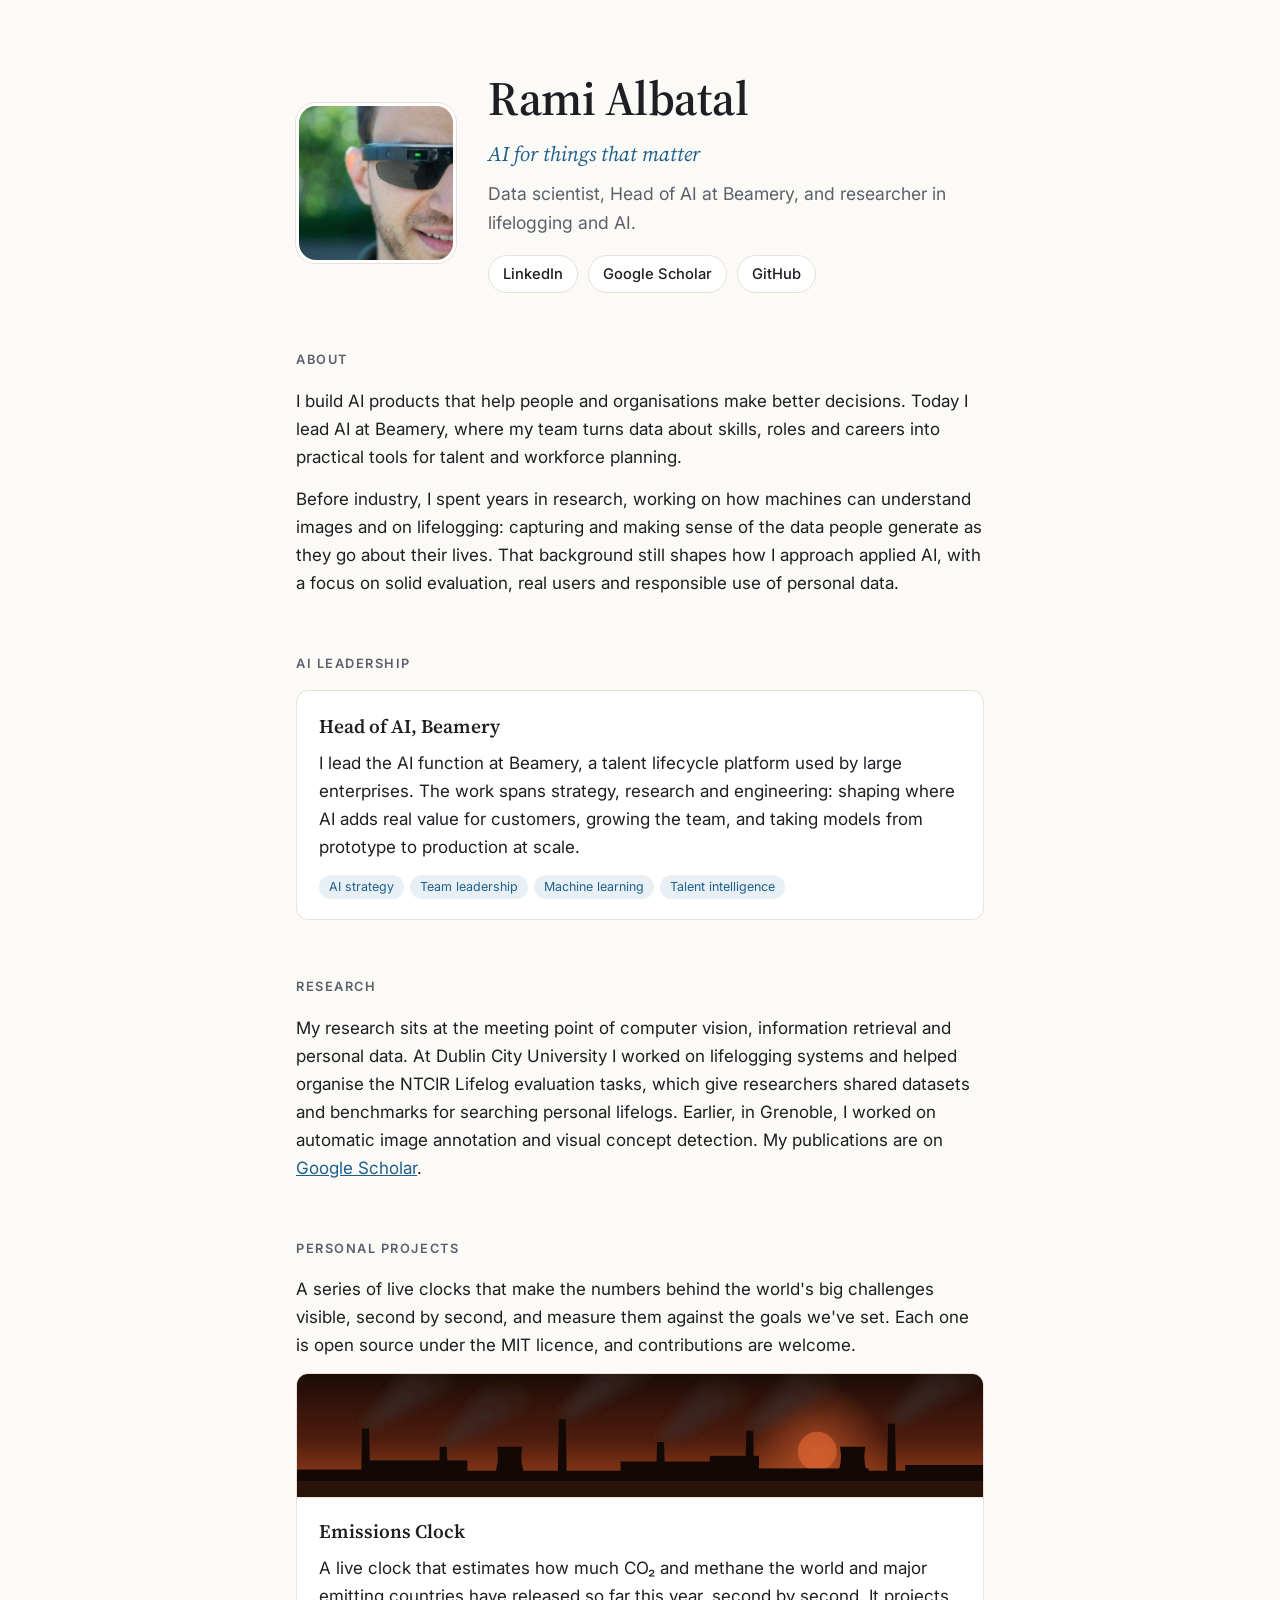
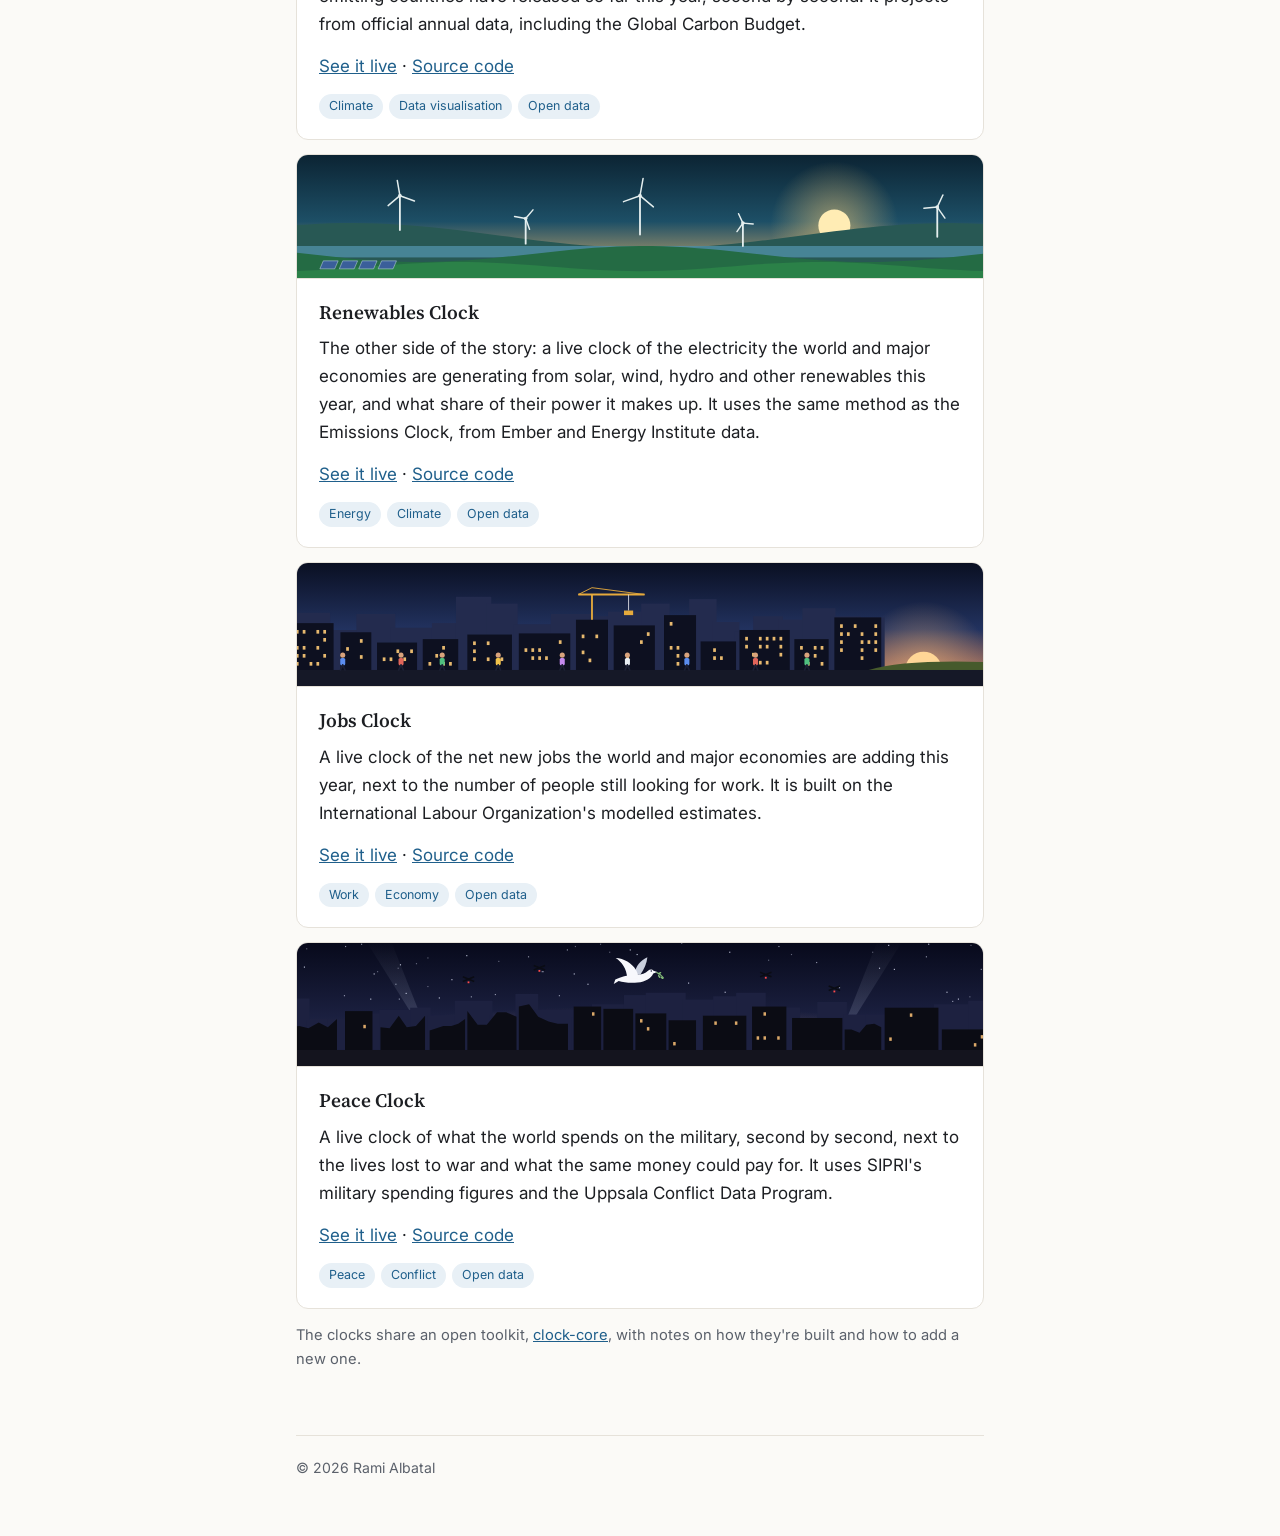
==== commit 7f3b10ce: "Peace Clock card: a properly drawn dove with an olive twig Co-Authored-By: Claude Opus 5.5 <noreply@" ====
--- a/index.html
+++ b/index.html
@@ -254,7 +254,7 @@
       <div class="tags"><span>Work</span><span>Economy</span><span>Open data</span></div>
     </div>
     <div class="card project">
-      <a class="thumb" href="https://ramialbatal.github.io/peace-clock/" tabindex="-1" aria-hidden="true"><svg viewBox="0 0 600 110" preserveAspectRatio="xMidYMax slice" role="img" aria-label="A city at night under searchlights and drones, with a white dove flying across"><defs><linearGradient id="pc-sky" x1="0" y1="0" x2="0" y2="1"><stop offset="0" stop-color="#07091a"/><stop offset="0.62" stop-color="#1b2040"/><stop offset="1" stop-color="#7a4e4a"/></linearGradient><radialGradient id="pc-dawn"><stop offset="0" stop-color="#ffbe8c" stop-opacity=".45"/><stop offset="1" stop-color="#ffbe8c" stop-opacity="0"/></radialGradient><linearGradient id="pc-beam" x1="0" y1="1" x2="0" y2="0"><stop offset="0" stop-color="#dce6ff" stop-opacity=".22"/><stop offset="1" stop-color="#dce6ff" stop-opacity="0"/></linearGradient></defs><rect width="600" height="110" fill="url(#pc-sky)"/><ellipse cx="300" cy="104" rx="330" ry="46" fill="url(#pc-dawn)"/><rect x="474" y="41" width="1" height="1" fill="#e6ebff" opacity=".6"/><rect x="273" y="10" width="1" height="1" fill="#e6ebff" opacity=".4"/><rect x="6" y="23" width="1" height="1" fill="#e6ebff" opacity=".8"/><rect x="474" y="40" width="1" height="1" fill="#e6ebff" opacity=".4"/><rect x="342" y="37" width="1" height="1" fill="#e6ebff" opacity=".8"/><rect x="41" y="48" width="1" height="1" fill="#e6ebff" opacity=".6"/><rect x="173" y="47" width="1" height="1" fill="#e6ebff" opacity=".6"/><rect x="432" y="12" width="1" height="1" fill="#e6ebff" opacity=".4"/><rect x="243" y="5" width="1" height="1" fill="#e6ebff" opacity=".4"/><rect x="135" y="34" width="1" height="1" fill="#e6ebff" opacity=".8"/><rect x="64" y="51" width="1" height="1" fill="#e6ebff" opacity=".8"/><rect x="392" y="52" width="1" height="1" fill="#e6ebff" opacity=".8"/><rect x="104" y="20" width="1" height="1" fill="#e6ebff" opacity=".4"/><rect x="229" y="48" width="1" height="1" fill="#e6ebff" opacity=".6"/><rect x="89" y="51" width="1" height="1" fill="#e6ebff" opacity=".6"/><rect x="214" y="27" width="1" height="1" fill="#e6ebff" opacity=".6"/><rect x="349" y="53" width="1" height="1" fill="#e6ebff" opacity=".4"/><rect x="204" y="47" width="1" height="1" fill="#e6ebff" opacity=".4"/><rect x="421" y="5" width="1" height="1" fill="#e6ebff" opacity=".6"/><rect x="503" y="10" width="1" height="1" fill="#e6ebff" opacity=".4"/><rect x="242" y="29" width="1" height="1" fill="#e6ebff" opacity=".8"/><rect x="114" y="40" width="1" height="1" fill="#e6ebff" opacity=".4"/><rect x="124" y="50" width="1" height="1" fill="#e6ebff" opacity=".8"/><rect x="202" y="14" width="1" height="1" fill="#e6ebff" opacity=".6"/><rect x="8" y="7" width="1" height="1" fill="#e6ebff" opacity=".4"/><rect x="552" y="3" width="1" height="1" fill="#e6ebff" opacity=".8"/><rect x="86" y="38" width="1" height="1" fill="#e6ebff" opacity=".6"/><rect x="550" y="14" width="1" height="1" fill="#e6ebff" opacity=".6"/><rect x="70" y="27" width="1" height="1" fill="#e6ebff" opacity=".4"/><rect x="95" y="46" width="1" height="1" fill="#e6ebff" opacity=".8"/><rect x="148" y="13" width="1" height="1" fill="#e6ebff" opacity=".8"/><rect x="42" y="5" width="1" height="1" fill="#e6ebff" opacity=".6"/><rect x="568" y="45" width="1" height="1" fill="#e6ebff" opacity=".8"/><rect x="152" y="49" width="1" height="1" fill="#e6ebff" opacity=".6"/><rect x="589" y="4" width="1" height="1" fill="#e6ebff" opacity=".4"/><rect x="412" y="17" width="1" height="1" fill="#e6ebff" opacity=".4"/><rect x="517" y="4" width="1" height="1" fill="#e6ebff" opacity=".8"/><rect x="374" y="45" width="1" height="1" fill="#e6ebff" opacity=".8"/><rect x="578" y="51" width="1" height="1" fill="#e6ebff" opacity=".8"/><rect x="88" y="24" width="1" height="1" fill="#e6ebff" opacity=".4"/><rect x="598" y="25" width="1" height="1" fill="#e6ebff" opacity=".6"/><rect x="215" y="27" width="1" height="1" fill="#e6ebff" opacity=".4"/><rect x="588" y="49" width="1" height="1" fill="#e6ebff" opacity=".4"/><rect x="388" y="53" width="1" height="1" fill="#e6ebff" opacity=".8"/><rect x="336" y="2" width="1" height="1" fill="#e6ebff" opacity=".6"/><rect x="114" y="15" width="1" height="1" fill="#e6ebff" opacity=".4"/><rect x="454" y="19" width="1" height="1" fill="#e6ebff" opacity=".6"/><rect x="90" y="21" width="1" height="1" fill="#e6ebff" opacity=".8"/><rect x="291" y="8" width="1" height="1" fill="#e6ebff" opacity=".8"/><rect x="56" y="3" width="1" height="1" fill="#e6ebff" opacity=".6"/><rect x="573" y="53" width="1" height="1" fill="#e6ebff" opacity=".6"/><rect x="509" y="24" width="1" height="1" fill="#e6ebff" opacity=".8"/><rect x="254" y="38" width="1" height="1" fill="#e6ebff" opacity=".8"/><rect x="67" y="29" width="1" height="1" fill="#e6ebff" opacity=".8"/><rect x="236" y="8" width="1" height="1" fill="#e6ebff" opacity=".6"/><rect x="522" y="25" width="1" height="1" fill="#e6ebff" opacity=".8"/><rect x="378" y="10" width="1" height="1" fill="#e6ebff" opacity=".8"/><rect x="297" y="12" width="1" height="1" fill="#e6ebff" opacity=".8"/><rect x="265" y="3" width="1" height="1" fill="#e6ebff" opacity=".4"/><rect x="176" y="18" width="1" height="1" fill="#e6ebff" opacity=".4"/><path d="M120 96L60 0h22z" fill="url(#pc-beam)"/><path d="M470 96L530 0h-22z" fill="url(#pc-beam)"/><g fill="#1d2140"><rect x="-10" y="51" width="21" height="45"/><rect x="8" y="70" width="22" height="26"/><rect x="27" y="69" width="19" height="27"/><rect x="43" y="64" width="32" height="32"/><rect x="72" y="61" width="30" height="35"/><rect x="99" y="59" width="18" height="37"/><rect x="114" y="66" width="27" height="30"/><rect x="138" y="53" width="33" height="43"/><rect x="168" y="66" width="26" height="30"/><rect x="191" y="47" width="20" height="49"/><rect x="208" y="61" width="35" height="35"/><rect x="240" y="68" width="21" height="28"/><rect x="258" y="56" width="31" height="40"/><rect x="286" y="48" width="22" height="48"/><rect x="305" y="46" width="35" height="50"/><rect x="337" y="52" width="30" height="44"/><rect x="364" y="49" width="23" height="47"/><rect x="384" y="46" width="26" height="50"/><rect x="407" y="59" width="33" height="37"/><rect x="437" y="69" width="21" height="27"/><rect x="455" y="54" width="26" height="42"/><rect x="478" y="65" width="22" height="31"/><rect x="497" y="65" width="20" height="31"/><rect x="514" y="70" width="25" height="26"/><rect x="536" y="65" width="24" height="31"/><rect x="557" y="56" width="33" height="40"/><rect x="587" y="53" width="36" height="43"/></g><g fill="#0b0c14"><path d="M-6 96 L-6 76 L2 75 L10 77 L19 72 L27 76 L35 69 L35 96z"/><rect x="42" y="62" width="24" height="35"/><path d="M73 96 L73 76 L81 77 L89 66 L96 76 L104 75 L112 66 L112 96z"/><path d="M116 96 L116 79 L122 77 L128 75 L135 75 L141 73 L147 69 L147 96z"/><path d="M149 96 L149 62 L158 74 L166 74 L175 63 L183 63 L192 67 L192 96z"/><path d="M194 96 L194 58 L203 56 L211 67 L220 71 L228 73 L237 73 L237 96z"/><rect x="242" y="58" width="24" height="39"/><rect x="268" y="60" width="26" height="37"/><rect x="296" y="64" width="27" height="33"/><rect x="325" y="70" width="24" height="27"/><rect x="355" y="66" width="38" height="31"/><rect x="398" y="58" width="30" height="39"/><rect x="433" y="68" width="44" height="29"/><path d="M479 96 L479 78 L485 78 L492 81 L498 74 L505 73 L511 76 L511 96z"/><rect x="514" y="59" width="47" height="38"/><rect x="564" y="78" width="42" height="19"/></g><g fill="#ffc478" opacity=".85"><rect x="58" y="74" width="2.2" height="3"/><rect x="258" y="63" width="2.2" height="3"/><rect x="300" y="69" width="2.2" height="3"/><rect x="306" y="76" width="2.2" height="3"/><rect x="329" y="89" width="2.2" height="3"/><rect x="365" y="71" width="2.2" height="3"/><rect x="383" y="71" width="2.2" height="3"/><rect x="408" y="63" width="2.2" height="3"/><rect x="402" y="84" width="2.2" height="3"/><rect x="408" y="84" width="2.2" height="3"/><rect x="420" y="84" width="2.2" height="3"/><rect x="536" y="64" width="2.2" height="3"/><rect x="518" y="85" width="2.2" height="3"/><rect x="598" y="83" width="2.2" height="3"/><rect x="592" y="90" width="2.2" height="3"/></g><g stroke="#0a0c14" stroke-width="1.4"><path d="M145 32l10 4M155 32l-10 4"/></g><rect x="149.2" y="36" width="1.6" height="1.6" fill="#ff4a4a"/><g stroke="#0a0c14" stroke-width="1.4"><path d="M207 22l10 4M217 22l-10 4"/></g><rect x="211.2" y="26" width="1.6" height="1.6" fill="#ff4a4a"/><g stroke="#0a0c14" stroke-width="1.4"><path d="M405 28l10 4M415 28l-10 4"/></g><rect x="409.2" y="32" width="1.6" height="1.6" fill="#ff4a4a"/><g stroke="#0a0c14" stroke-width="1.4"><path d="M465 40l10 4M475 40l-10 4"/></g><rect x="469.2" y="44" width="1.6" height="1.6" fill="#ff4a4a"/><g transform="translate(300 40)" fill="#f6f7fb"><ellipse cx="0" cy="0" rx="12" ry="4.6" transform="rotate(-8)"/><circle cx="11" cy="-3" r="3.6"/><path d="M-3 -1Q-10 -18 -22 -12Q-10 -5 4 0z"/><path d="M-10 0l-9 -4v8z"/></g><path d="M313 -1l7 4" transform="translate(0 40)" stroke="#86c07a" stroke-width="1.6" stroke-linecap="round"/><rect y="96" width="600" height="14" fill="#14141e"/></svg></a>
+      <a class="thumb" href="https://ramialbatal.github.io/peace-clock/" tabindex="-1" aria-hidden="true"><svg viewBox="0 0 600 110" preserveAspectRatio="xMidYMax slice" role="img" aria-label="A city at night under searchlights and drones, with a white dove flying across"><defs><linearGradient id="pc-sky" x1="0" y1="0" x2="0" y2="1"><stop offset="0" stop-color="#07091a"/><stop offset="0.62" stop-color="#1b2040"/><stop offset="1" stop-color="#7a4e4a"/></linearGradient><radialGradient id="pc-dawn"><stop offset="0" stop-color="#ffbe8c" stop-opacity=".45"/><stop offset="1" stop-color="#ffbe8c" stop-opacity="0"/></radialGradient><linearGradient id="pc-beam" x1="0" y1="1" x2="0" y2="0"><stop offset="0" stop-color="#dce6ff" stop-opacity=".22"/><stop offset="1" stop-color="#dce6ff" stop-opacity="0"/></linearGradient></defs><rect width="600" height="110" fill="url(#pc-sky)"/><ellipse cx="300" cy="104" rx="330" ry="46" fill="url(#pc-dawn)"/><rect x="474" y="41" width="1" height="1" fill="#e6ebff" opacity=".6"/><rect x="273" y="10" width="1" height="1" fill="#e6ebff" opacity=".4"/><rect x="6" y="23" width="1" height="1" fill="#e6ebff" opacity=".8"/><rect x="474" y="40" width="1" height="1" fill="#e6ebff" opacity=".4"/><rect x="342" y="37" width="1" height="1" fill="#e6ebff" opacity=".8"/><rect x="41" y="48" width="1" height="1" fill="#e6ebff" opacity=".6"/><rect x="173" y="47" width="1" height="1" fill="#e6ebff" opacity=".6"/><rect x="432" y="12" width="1" height="1" fill="#e6ebff" opacity=".4"/><rect x="243" y="5" width="1" height="1" fill="#e6ebff" opacity=".4"/><rect x="135" y="34" width="1" height="1" fill="#e6ebff" opacity=".8"/><rect x="64" y="51" width="1" height="1" fill="#e6ebff" opacity=".8"/><rect x="392" y="52" width="1" height="1" fill="#e6ebff" opacity=".8"/><rect x="104" y="20" width="1" height="1" fill="#e6ebff" opacity=".4"/><rect x="229" y="48" width="1" height="1" fill="#e6ebff" opacity=".6"/><rect x="89" y="51" width="1" height="1" fill="#e6ebff" opacity=".6"/><rect x="214" y="27" width="1" height="1" fill="#e6ebff" opacity=".6"/><rect x="349" y="53" width="1" height="1" fill="#e6ebff" opacity=".4"/><rect x="204" y="47" width="1" height="1" fill="#e6ebff" opacity=".4"/><rect x="421" y="5" width="1" height="1" fill="#e6ebff" opacity=".6"/><rect x="503" y="10" width="1" height="1" fill="#e6ebff" opacity=".4"/><rect x="242" y="29" width="1" height="1" fill="#e6ebff" opacity=".8"/><rect x="114" y="40" width="1" height="1" fill="#e6ebff" opacity=".4"/><rect x="124" y="50" width="1" height="1" fill="#e6ebff" opacity=".8"/><rect x="202" y="14" width="1" height="1" fill="#e6ebff" opacity=".6"/><rect x="8" y="7" width="1" height="1" fill="#e6ebff" opacity=".4"/><rect x="552" y="3" width="1" height="1" fill="#e6ebff" opacity=".8"/><rect x="86" y="38" width="1" height="1" fill="#e6ebff" opacity=".6"/><rect x="550" y="14" width="1" height="1" fill="#e6ebff" opacity=".6"/><rect x="70" y="27" width="1" height="1" fill="#e6ebff" opacity=".4"/><rect x="95" y="46" width="1" height="1" fill="#e6ebff" opacity=".8"/><rect x="148" y="13" width="1" height="1" fill="#e6ebff" opacity=".8"/><rect x="42" y="5" width="1" height="1" fill="#e6ebff" opacity=".6"/><rect x="568" y="45" width="1" height="1" fill="#e6ebff" opacity=".8"/><rect x="152" y="49" width="1" height="1" fill="#e6ebff" opacity=".6"/><rect x="589" y="4" width="1" height="1" fill="#e6ebff" opacity=".4"/><rect x="412" y="17" width="1" height="1" fill="#e6ebff" opacity=".4"/><rect x="517" y="4" width="1" height="1" fill="#e6ebff" opacity=".8"/><rect x="374" y="45" width="1" height="1" fill="#e6ebff" opacity=".8"/><rect x="578" y="51" width="1" height="1" fill="#e6ebff" opacity=".8"/><rect x="88" y="24" width="1" height="1" fill="#e6ebff" opacity=".4"/><rect x="598" y="25" width="1" height="1" fill="#e6ebff" opacity=".6"/><rect x="215" y="27" width="1" height="1" fill="#e6ebff" opacity=".4"/><rect x="588" y="49" width="1" height="1" fill="#e6ebff" opacity=".4"/><rect x="388" y="53" width="1" height="1" fill="#e6ebff" opacity=".8"/><rect x="336" y="2" width="1" height="1" fill="#e6ebff" opacity=".6"/><rect x="114" y="15" width="1" height="1" fill="#e6ebff" opacity=".4"/><rect x="454" y="19" width="1" height="1" fill="#e6ebff" opacity=".6"/><rect x="90" y="21" width="1" height="1" fill="#e6ebff" opacity=".8"/><rect x="291" y="8" width="1" height="1" fill="#e6ebff" opacity=".8"/><rect x="56" y="3" width="1" height="1" fill="#e6ebff" opacity=".6"/><rect x="573" y="53" width="1" height="1" fill="#e6ebff" opacity=".6"/><rect x="509" y="24" width="1" height="1" fill="#e6ebff" opacity=".8"/><rect x="254" y="38" width="1" height="1" fill="#e6ebff" opacity=".8"/><rect x="67" y="29" width="1" height="1" fill="#e6ebff" opacity=".8"/><rect x="236" y="8" width="1" height="1" fill="#e6ebff" opacity=".6"/><rect x="522" y="25" width="1" height="1" fill="#e6ebff" opacity=".8"/><rect x="378" y="10" width="1" height="1" fill="#e6ebff" opacity=".8"/><rect x="297" y="12" width="1" height="1" fill="#e6ebff" opacity=".8"/><rect x="265" y="3" width="1" height="1" fill="#e6ebff" opacity=".4"/><rect x="176" y="18" width="1" height="1" fill="#e6ebff" opacity=".4"/><path d="M120 96L60 0h22z" fill="url(#pc-beam)"/><path d="M470 96L530 0h-22z" fill="url(#pc-beam)"/><g fill="#1d2140"><rect x="-10" y="51" width="21" height="45"/><rect x="8" y="70" width="22" height="26"/><rect x="27" y="69" width="19" height="27"/><rect x="43" y="64" width="32" height="32"/><rect x="72" y="61" width="30" height="35"/><rect x="99" y="59" width="18" height="37"/><rect x="114" y="66" width="27" height="30"/><rect x="138" y="53" width="33" height="43"/><rect x="168" y="66" width="26" height="30"/><rect x="191" y="47" width="20" height="49"/><rect x="208" y="61" width="35" height="35"/><rect x="240" y="68" width="21" height="28"/><rect x="258" y="56" width="31" height="40"/><rect x="286" y="48" width="22" height="48"/><rect x="305" y="46" width="35" height="50"/><rect x="337" y="52" width="30" height="44"/><rect x="364" y="49" width="23" height="47"/><rect x="384" y="46" width="26" height="50"/><rect x="407" y="59" width="33" height="37"/><rect x="437" y="69" width="21" height="27"/><rect x="455" y="54" width="26" height="42"/><rect x="478" y="65" width="22" height="31"/><rect x="497" y="65" width="20" height="31"/><rect x="514" y="70" width="25" height="26"/><rect x="536" y="65" width="24" height="31"/><rect x="557" y="56" width="33" height="40"/><rect x="587" y="53" width="36" height="43"/></g><g fill="#0b0c14"><path d="M-6 96 L-6 76 L2 75 L10 77 L19 72 L27 76 L35 69 L35 96z"/><rect x="42" y="62" width="24" height="35"/><path d="M73 96 L73 76 L81 77 L89 66 L96 76 L104 75 L112 66 L112 96z"/><path d="M116 96 L116 79 L122 77 L128 75 L135 75 L141 73 L147 69 L147 96z"/><path d="M149 96 L149 62 L158 74 L166 74 L175 63 L183 63 L192 67 L192 96z"/><path d="M194 96 L194 58 L203 56 L211 67 L220 71 L228 73 L237 73 L237 96z"/><rect x="242" y="58" width="24" height="39"/><rect x="268" y="60" width="26" height="37"/><rect x="296" y="64" width="27" height="33"/><rect x="325" y="70" width="24" height="27"/><rect x="355" y="66" width="38" height="31"/><rect x="398" y="58" width="30" height="39"/><rect x="433" y="68" width="44" height="29"/><path d="M479 96 L479 78 L485 78 L492 81 L498 74 L505 73 L511 76 L511 96z"/><rect x="514" y="59" width="47" height="38"/><rect x="564" y="78" width="42" height="19"/></g><g fill="#ffc478" opacity=".85"><rect x="58" y="74" width="2.2" height="3"/><rect x="258" y="63" width="2.2" height="3"/><rect x="300" y="69" width="2.2" height="3"/><rect x="306" y="76" width="2.2" height="3"/><rect x="329" y="89" width="2.2" height="3"/><rect x="365" y="71" width="2.2" height="3"/><rect x="383" y="71" width="2.2" height="3"/><rect x="408" y="63" width="2.2" height="3"/><rect x="402" y="84" width="2.2" height="3"/><rect x="408" y="84" width="2.2" height="3"/><rect x="420" y="84" width="2.2" height="3"/><rect x="536" y="64" width="2.2" height="3"/><rect x="518" y="85" width="2.2" height="3"/><rect x="598" y="83" width="2.2" height="3"/><rect x="592" y="90" width="2.2" height="3"/></g><g stroke="#0a0c14" stroke-width="1.4"><path d="M145 32l10 4M155 32l-10 4"/></g><rect x="149.2" y="36" width="1.6" height="1.6" fill="#ff4a4a"/><g stroke="#0a0c14" stroke-width="1.4"><path d="M207 22l10 4M217 22l-10 4"/></g><rect x="211.2" y="26" width="1.6" height="1.6" fill="#ff4a4a"/><g stroke="#0a0c14" stroke-width="1.4"><path d="M405 28l10 4M415 28l-10 4"/></g><rect x="409.2" y="32" width="1.6" height="1.6" fill="#ff4a4a"/><g stroke="#0a0c14" stroke-width="1.4"><path d="M465 40l10 4M475 40l-10 4"/></g><rect x="469.2" y="44" width="1.6" height="1.6" fill="#ff4a4a"/><g transform="translate(277 14) scale(.95)"><path fill="#c9cfdd" d="M19 17 C20 9 25 3.5 31 1 C30.5 6.5 28 12 24.5 17 Z"/> <path fill="#f7f8fc" d="M1.5 21.5 C7 18.5 13 17 20 17.2 C25.5 17.4 29 16 31.6 13.4 C33.2 11.8 35.6 11.8 36.6 13.4 L40.2 14.6 L36.4 15.8 C34.6 20.2 29.4 23.4 22 24.2 C15 25 9 24 4.6 22.8 L0 25.6 Z"/> <path fill="#f7f8fc" d="M12.6 20.6 C11.8 11 7.5 5.2 1.8 1.6 C9.6 2 16.6 6.4 20.4 12.4 C21.8 14.6 22.6 17.4 22.8 20.6 Z"/> <circle cx="34.6" cy="13.6" r=".75" fill="#1b2040"/> <path d="M39.6 15 C42 16 44 17.6 45.6 19.6" stroke="#86c07a" stroke-width="1" fill="none" stroke-linecap="round"/> <ellipse cx="42.2" cy="15.6" rx="1.8" ry=".75" transform="rotate(-25 42.2 15.6)" fill="#86c07a"/> <ellipse cx="44.4" cy="19.8" rx="1.8" ry=".75" transform="rotate(35 44.4 19.8)" fill="#86c07a"/> <ellipse cx="41.8" cy="18.6" rx="1.6" ry=".7" transform="rotate(60 41.8 18.6)" fill="#86c07a"/></g><rect y="96" width="600" height="14" fill="#14141e"/></svg></a>
       <h3><a href="https://ramialbatal.github.io/peace-clock/">Peace Clock</a></h3>
       <p>A live clock of what the world spends on the military, second by second, next to the lives lost to war and what the same money could pay for. It uses SIPRI's military spending figures and the Uppsala Conflict Data Program.</p>
       <p class="links-row"><a href="https://ramialbatal.github.io/peace-clock/">See it live</a> · <a href="https://github.com/ramialbatal/peace-clock">Source code</a></p>
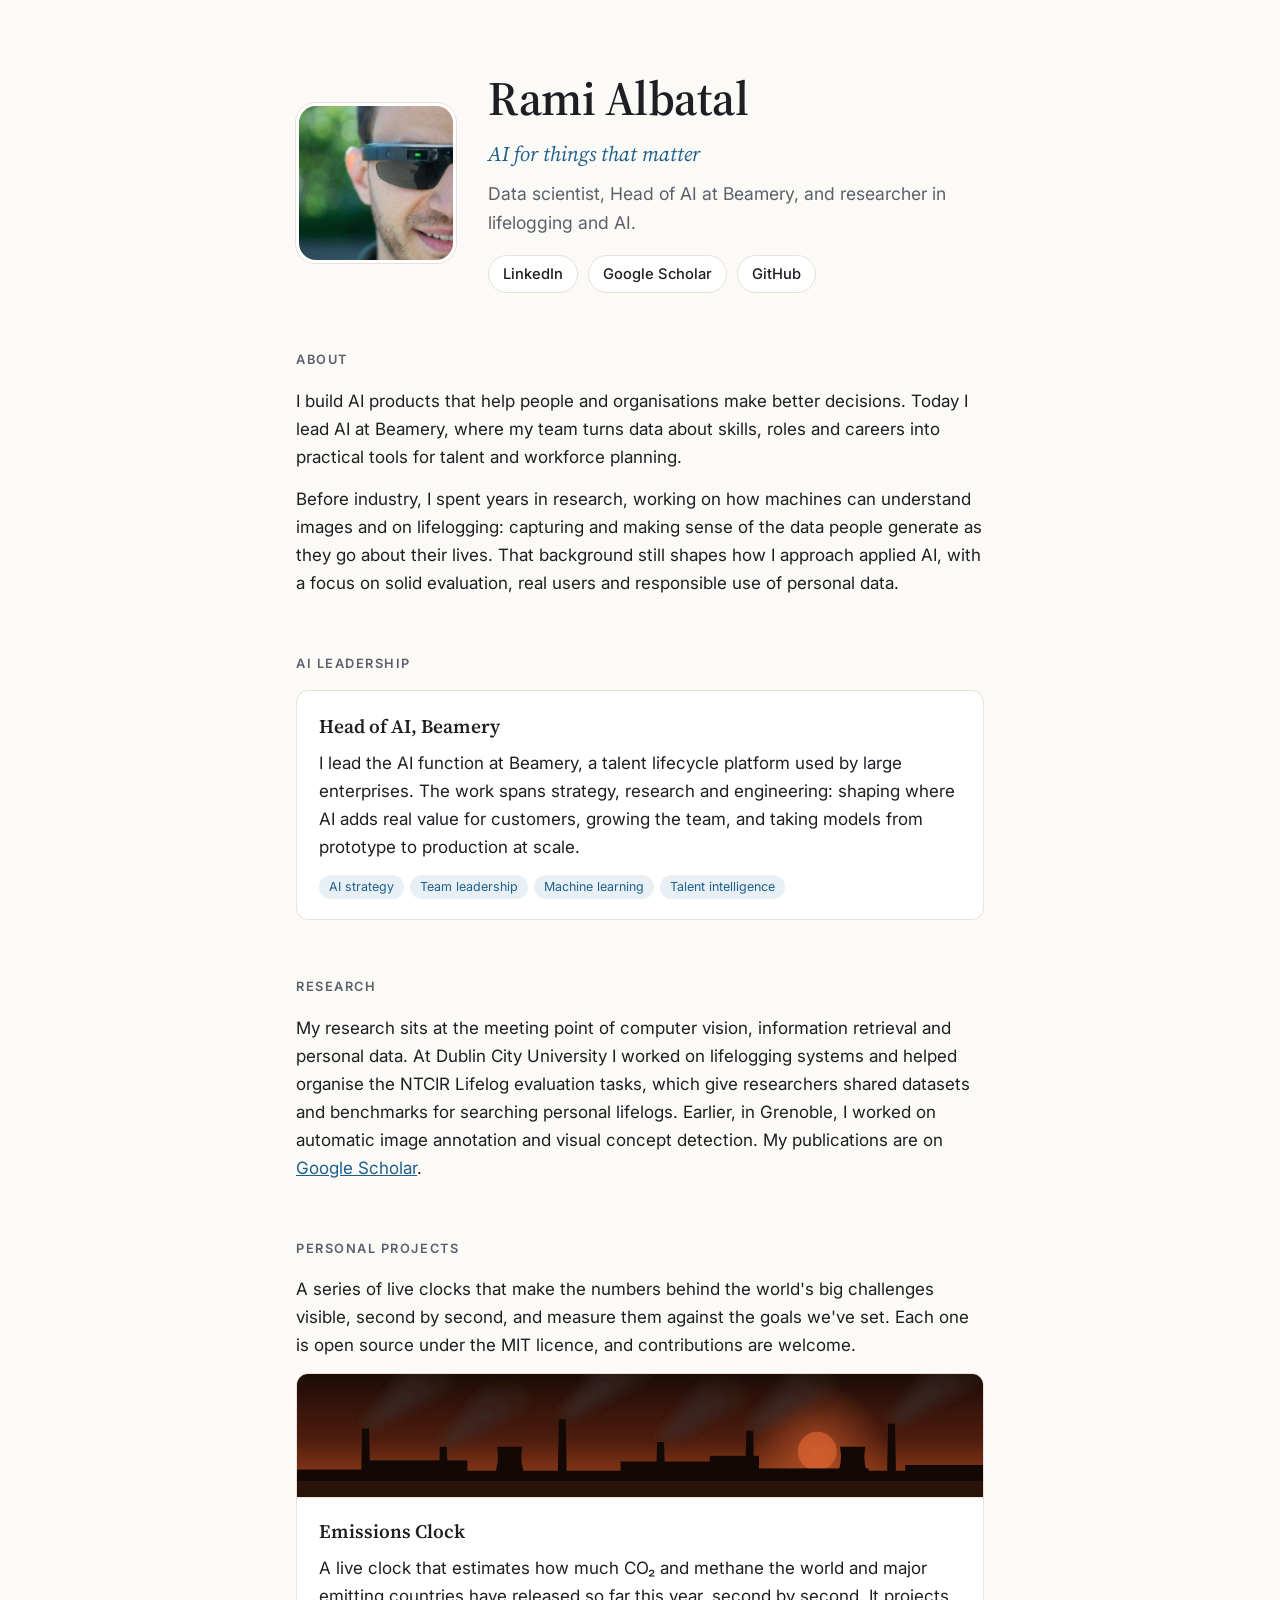
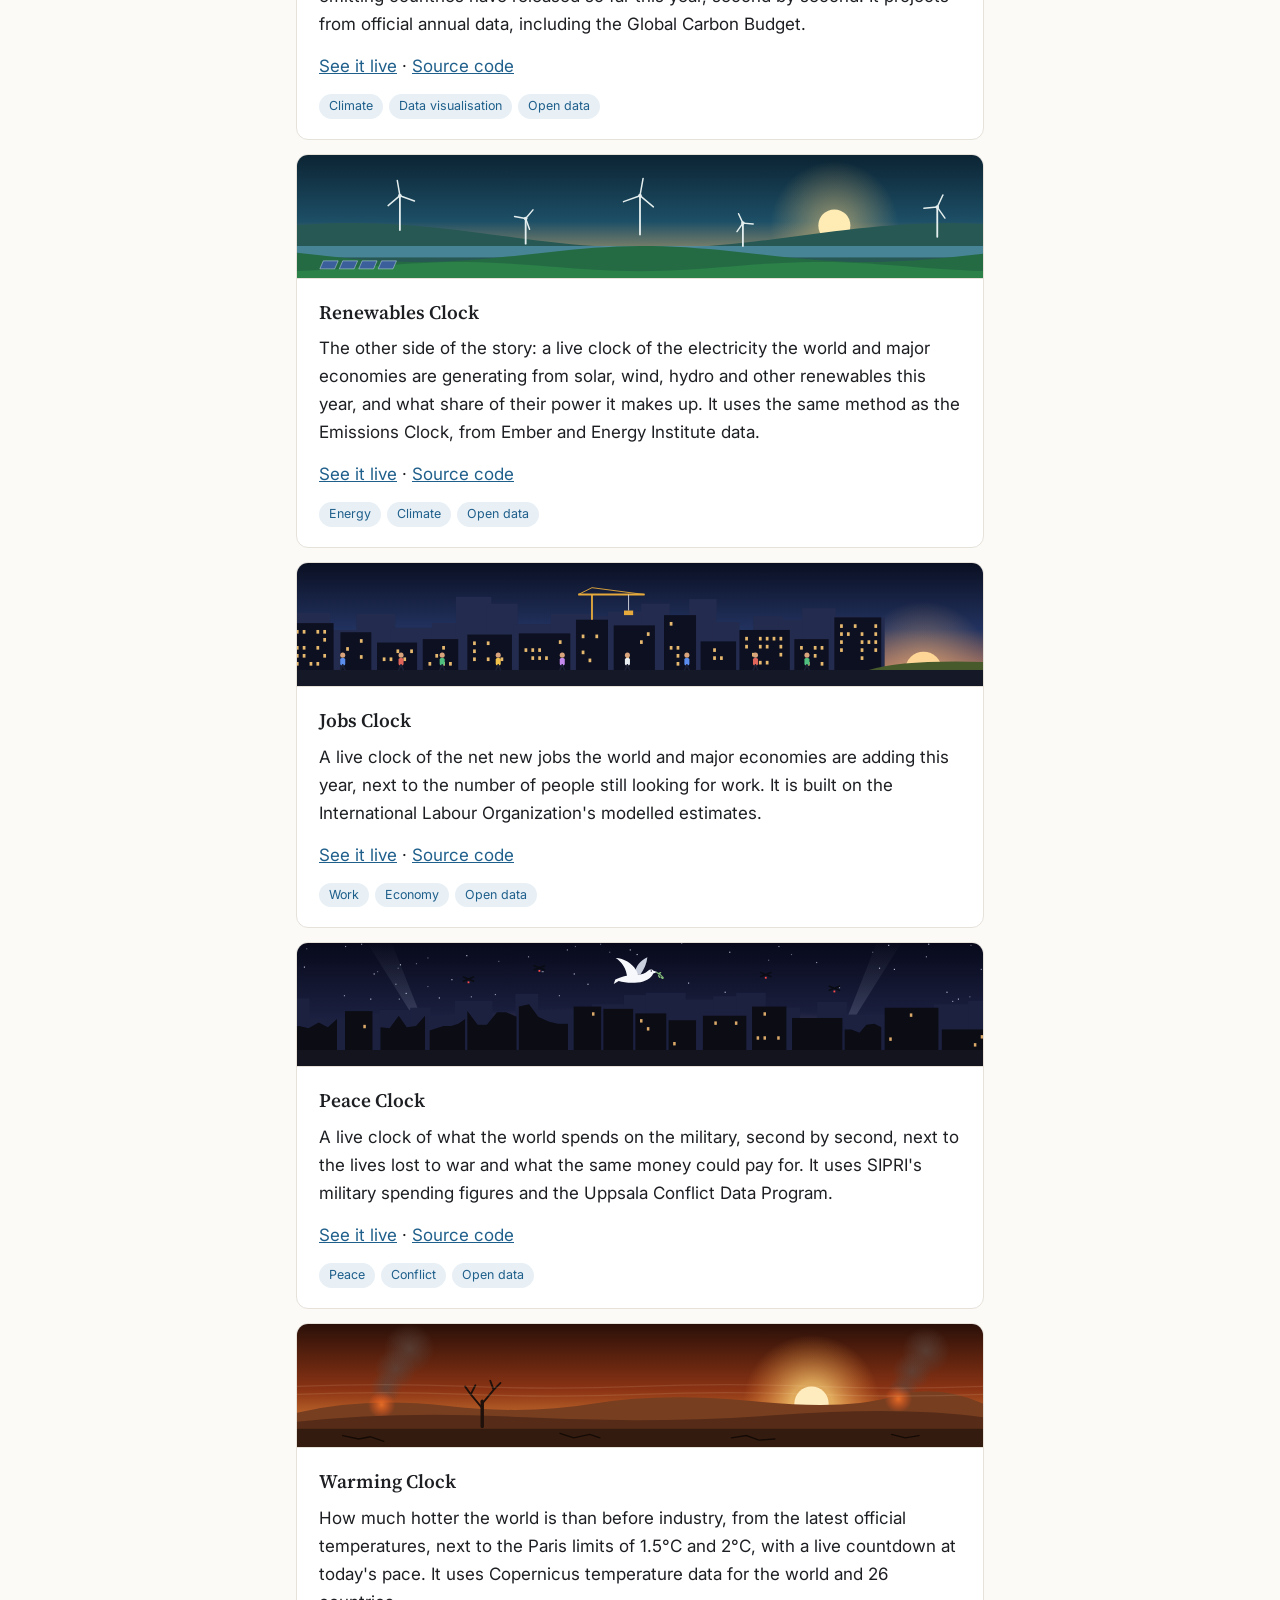
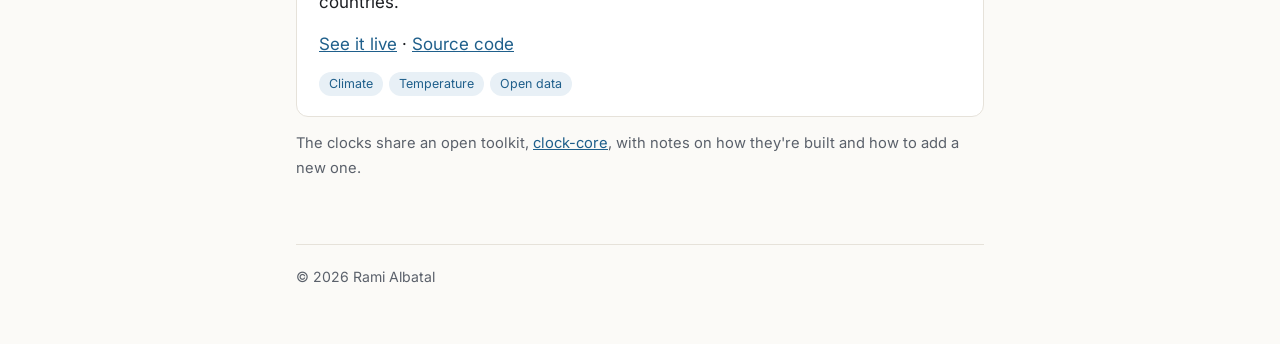
==== commit 27209f96: "Link to the new Warming Clock Co-Authored-By: Claude Opus 5.5 <noreply@anthropic.com> Claude-Session" ====
--- a/index.html
+++ b/index.html
@@ -52,7 +52,8 @@
       { "@type": "WebApplication", "name": "Emissions Clock", "url": "https://ramialbatal.github.io/emissions-clock/" },
       { "@type": "WebApplication", "name": "Renewables Clock", "url": "https://ramialbatal.github.io/renewables-clock/" },
       { "@type": "WebApplication", "name": "Jobs Clock", "url": "https://ramialbatal.github.io/jobs-clock/" },
-      { "@type": "WebApplication", "name": "Peace Clock", "url": "https://ramialbatal.github.io/peace-clock/" }
+      { "@type": "WebApplication", "name": "Peace Clock", "url": "https://ramialbatal.github.io/peace-clock/" },
+      { "@type": "WebApplication", "name": "Warming Clock", "url": "https://ramialbatal.github.io/warming-clock/" }
     ]
   }
 }
@@ -260,6 +261,13 @@
       <p class="links-row"><a href="https://ramialbatal.github.io/peace-clock/">See it live</a> · <a href="https://github.com/ramialbatal/peace-clock">Source code</a></p>
       <div class="tags"><span>Peace</span><span>Conflict</span><span>Open data</span></div>
     </div>
+    <div class="card project">
+      <a class="thumb" href="https://ramialbatal.github.io/warming-clock/" tabindex="-1" aria-hidden="true"><svg viewBox="0 0 600 110" preserveAspectRatio="xMidYMax slice" role="img" aria-label="A blazing sun low over dry hills, with a bare tree, cracked ground and wildfire smoke"><defs><linearGradient id="wa-sky" x1="0" y1="0" x2="0" y2="1"><stop offset="0" stop-color="#260e08"/><stop offset="0.55" stop-color="#8c3414"/><stop offset="1" stop-color="#f4a046"/></linearGradient><radialGradient id="wa-sun"><stop offset="0.3" stop-color="#ffd678" stop-opacity=".7"/><stop offset="1" stop-color="#ff963c" stop-opacity="0"/></radialGradient><radialGradient id="wa-fire"><stop offset="0" stop-color="#ff7828" stop-opacity=".8"/><stop offset="1" stop-color="#ff5a1e" stop-opacity="0"/></radialGradient><radialGradient id="wa-smoke"><stop offset="0" stop-color="#5a463e" stop-opacity=".75"/><stop offset="1" stop-color="#5a463e" stop-opacity="0"/></radialGradient></defs><rect width="600" height="110" fill="url(#wa-sky)"/><circle cx="450" cy="72" r="60" fill="url(#wa-sun)"/><circle cx="450" cy="72" r="15" fill="#ffecbe"/><g fill="url(#wa-smoke)"><circle cx="78" cy="58" r="14"/><circle cx="86" cy="42" r="18"/><circle cx="98" cy="24" r="22"/><circle cx="530" cy="60" r="13"/><circle cx="538" cy="44" r="17"/><circle cx="550" cy="26" r="21"/></g><path d="M0 80 Q60 66 130 74 T260 72 T400 70 T520 66 T600 72 V110 H0Z" fill="#783e20"/><circle cx="74" cy="73" r="12" fill="url(#wa-fire)"/><circle cx="526" cy="68" r="12" fill="url(#wa-fire)"/><path d="M0 88 Q90 78 200 84 T420 82 T600 84 V110 H0Z" fill="#562c18"/><path d="M0 94 H600 V110 H0Z" fill="#341b0f"/><g stroke="#140a05" stroke-width="1.2" fill="none" stroke-linecap="round"><path d="M40 100 l14 3 l10 -2 l12 4"/><path d="M230 98 l12 4 l14 -3 l9 3"/><path d="M380 102 l13 -2 l11 4 l14 -1"/><path d="M520 99 l12 3 l12 -2"/></g><g stroke="#1e100a" stroke-linecap="round" fill="none"><path d="M162 92 V70" stroke-width="3"/><path d="M162 76 L152 64 M162 72 L172 60 M152 64 L147 57 M152 64 L156 56 M172 60 L169 52 M172 60 L178 54" stroke-width="1.6"/></g><g stroke="#ffe6be" stroke-opacity=".12" fill="none"><path d="M0 64 Q75 61 150 64 T300 64 T450 64 T600 64"/><path d="M0 57 Q75 54 150 57 T300 57 T450 57 T600 57"/></g></svg></a>
+      <h3><a href="https://ramialbatal.github.io/warming-clock/">Warming Clock</a></h3>
+      <p>How much hotter the world is than before industry, from the latest official temperatures, next to the Paris limits of 1.5°C and 2°C, with a live countdown at today's pace. It uses Copernicus temperature data for the world and 26 countries.</p>
+      <p class="links-row"><a href="https://ramialbatal.github.io/warming-clock/">See it live</a> · <a href="https://github.com/ramialbatal/warming-clock">Source code</a></p>
+      <div class="tags"><span>Climate</span><span>Temperature</span><span>Open data</span></div>
+    </div>
     <p class="meta">The clocks share an open toolkit, <a href="https://github.com/ramialbatal/clock-core">clock-core</a>,
       with notes on how they're built and how to add a new one.</p>
   </section>
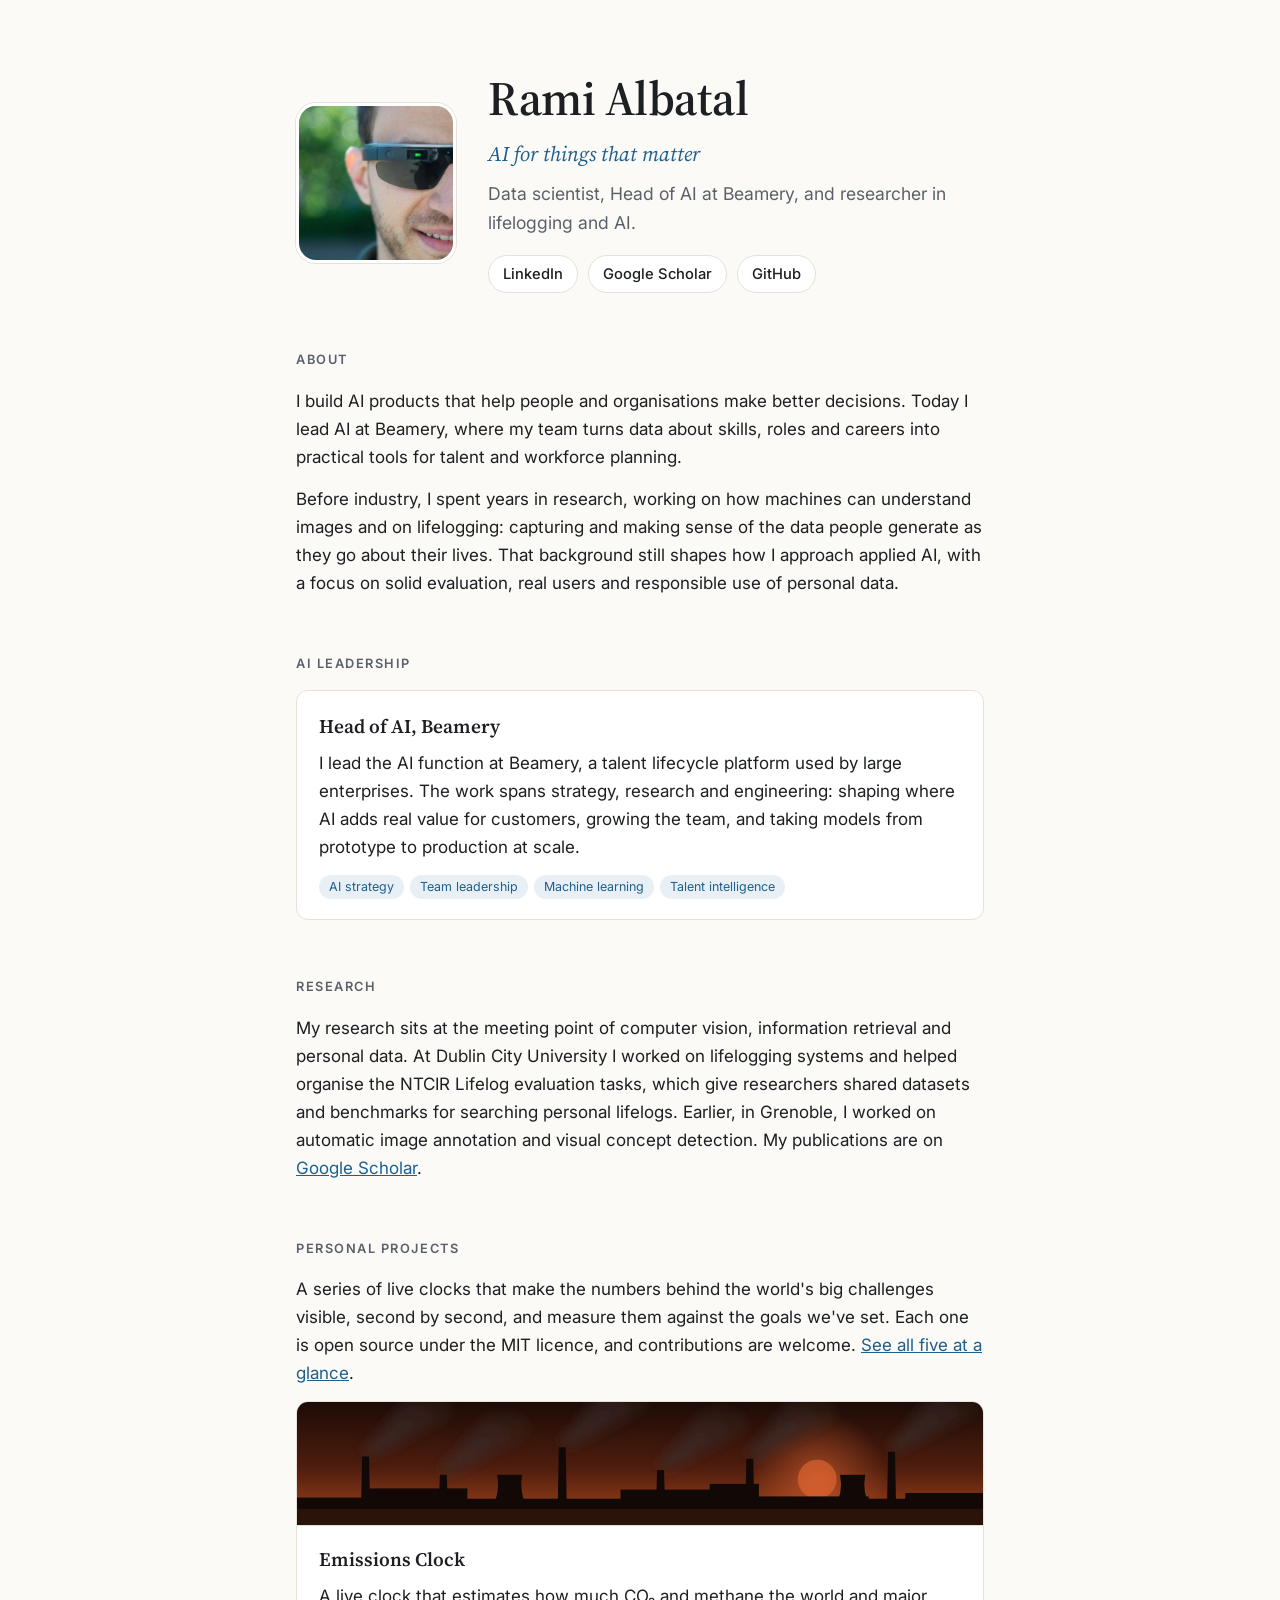
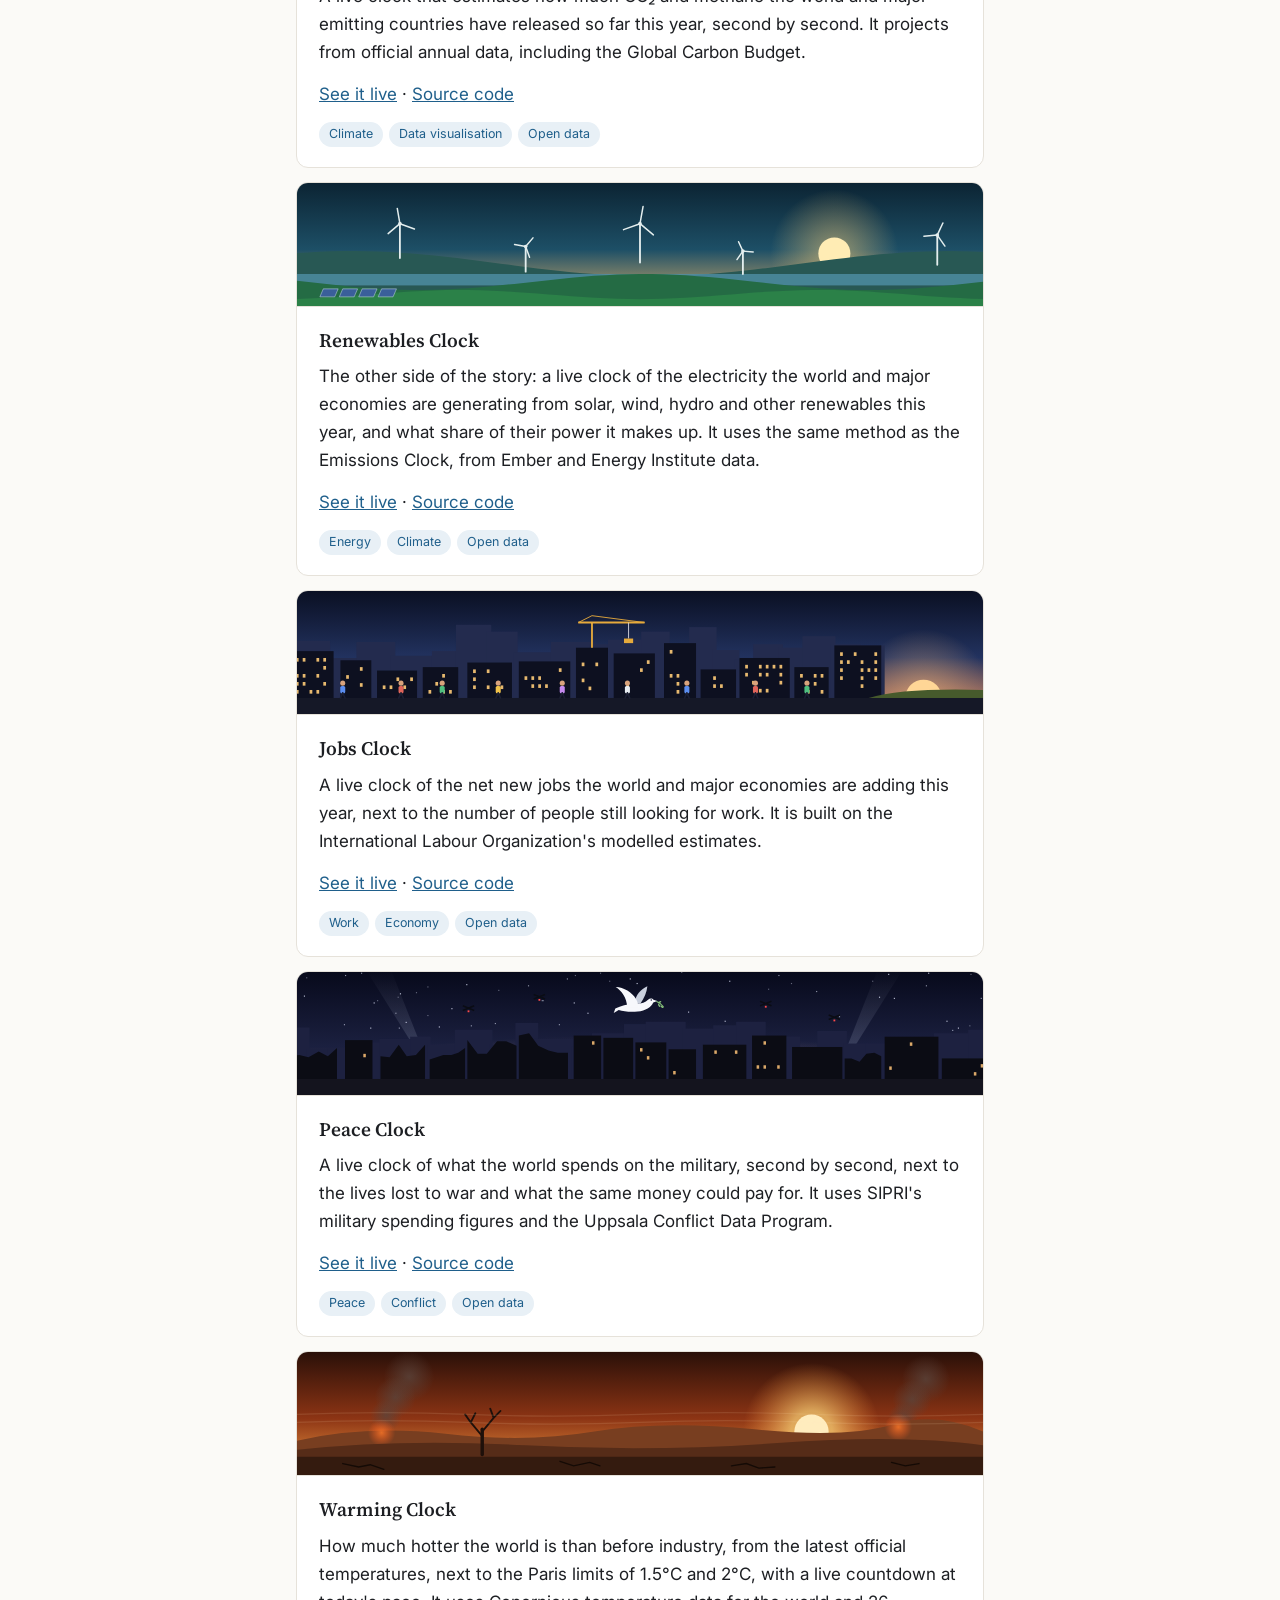
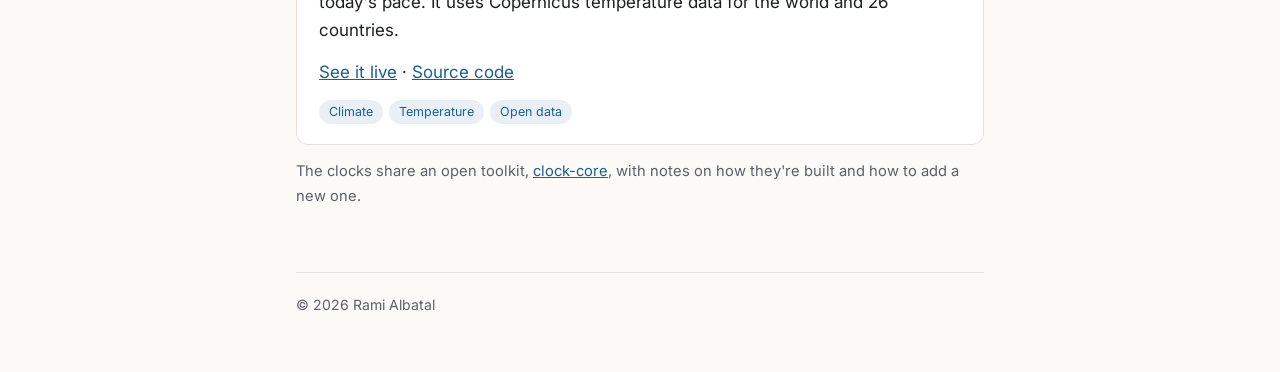
==== commit 0e997219: "The world right now: all five clocks on one page clocks/ shows each clock's widget with its coloured" ====
--- a/index.html
+++ b/index.html
@@ -208,6 +208,7 @@
     </ul>
     </div>
   </header>
+  <main>
 
   <section>
     <h2>About</h2>
@@ -232,7 +233,8 @@
   <section>
     <h2>Personal projects</h2>
     <p>A series of live clocks that make the numbers behind the world's big challenges visible, second by second, and
-      measure them against the goals we've set. Each one is open source under the MIT licence, and contributions are welcome.</p>
+      measure them against the goals we've set. Each one is open source under the MIT licence, and contributions are welcome.
+      <a href="https://ramialbatal.github.io/clocks/">See all five at a glance</a>.</p>
     <div class="card project">
       <a class="thumb" href="https://ramialbatal.github.io/emissions-clock/" tabindex="-1" aria-hidden="true"><svg viewBox="0 0 600 110" preserveAspectRatio="xMidYMax slice" role="img" aria-label="Factory chimneys releasing smoke under a hazy red sky"><defs><linearGradient id="em-sky" x1="0" y1="0" x2="0" y2="1"><stop offset="0" stop-color="#1a0b07"/><stop offset="0.55" stop-color="#4f1d0e"/><stop offset="1" stop-color="#a8481c"/></linearGradient><radialGradient id="em-glow"><stop offset="0" stop-color="#eb6a33" stop-opacity=".55"/><stop offset="1" stop-color="#eb6a33" stop-opacity="0"/></radialGradient><filter id="em-blur" x="-50%" y="-50%" width="200%" height="200%"><feGaussianBlur stdDeviation="5"/></filter></defs><rect width="600" height="110" fill="url(#em-sky)"/><circle cx="455" cy="70" r="60" fill="url(#em-glow)"/><circle cx="455" cy="70" r="17" fill="#e86a34" opacity=".6"/><g filter="url(#em-blur)"><ellipse cx="66" cy="44" rx="8" ry="6" fill="#3b2e2a" opacity="0.70"/><ellipse cx="78" cy="36" rx="12" ry="8" fill="#3b2e2a" opacity="0.59"/><ellipse cx="89" cy="27" rx="16" ry="10" fill="#3b2e2a" opacity="0.47"/><ellipse cx="100" cy="18" rx="20" ry="13" fill="#3b2e2a" opacity="0.36"/><ellipse cx="112" cy="10" rx="24" ry="15" fill="#3b2e2a" opacity="0.25"/><ellipse cx="134" cy="60" rx="8" ry="6" fill="#3b2e2a" opacity="0.70"/><ellipse cx="146" cy="52" rx="12" ry="8" fill="#3b2e2a" opacity="0.59"/><ellipse cx="157" cy="43" rx="16" ry="10" fill="#3b2e2a" opacity="0.47"/><ellipse cx="168" cy="34" rx="20" ry="13" fill="#3b2e2a" opacity="0.36"/><ellipse cx="180" cy="26" rx="24" ry="15" fill="#3b2e2a" opacity="0.25"/><ellipse cx="238" cy="36" rx="8" ry="6" fill="#3b2e2a" opacity="0.70"/><ellipse cx="250" cy="28" rx="12" ry="8" fill="#3b2e2a" opacity="0.59"/><ellipse cx="261" cy="19" rx="16" ry="10" fill="#3b2e2a" opacity="0.47"/><ellipse cx="272" cy="10" rx="20" ry="13" fill="#3b2e2a" opacity="0.36"/><ellipse cx="284" cy="2" rx="24" ry="15" fill="#3b2e2a" opacity="0.25"/><ellipse cx="324" cy="56" rx="8" ry="6" fill="#3b2e2a" opacity="0.70"/><ellipse cx="336" cy="48" rx="12" ry="8" fill="#3b2e2a" opacity="0.59"/><ellipse cx="347" cy="39" rx="16" ry="10" fill="#3b2e2a" opacity="0.47"/><ellipse cx="358" cy="30" rx="20" ry="13" fill="#3b2e2a" opacity="0.36"/><ellipse cx="370" cy="22" rx="24" ry="15" fill="#3b2e2a" opacity="0.25"/><ellipse cx="402" cy="46" rx="8" ry="6" fill="#3b2e2a" opacity="0.70"/><ellipse cx="414" cy="38" rx="12" ry="8" fill="#3b2e2a" opacity="0.59"/><ellipse cx="425" cy="29" rx="16" ry="10" fill="#3b2e2a" opacity="0.47"/><ellipse cx="436" cy="20" rx="20" ry="13" fill="#3b2e2a" opacity="0.36"/><ellipse cx="448" cy="12" rx="24" ry="15" fill="#3b2e2a" opacity="0.25"/><ellipse cx="526" cy="40" rx="8" ry="6" fill="#3b2e2a" opacity="0.70"/><ellipse cx="538" cy="32" rx="12" ry="8" fill="#3b2e2a" opacity="0.59"/><ellipse cx="549" cy="23" rx="16" ry="10" fill="#3b2e2a" opacity="0.47"/><ellipse cx="560" cy="14" rx="20" ry="13" fill="#3b2e2a" opacity="0.36"/><ellipse cx="572" cy="6" rx="24" ry="15" fill="#3b2e2a" opacity="0.25"/></g><g fill="#120806"><rect x="-10" y="86" width="77" height="11"/><rect x="63" y="78" width="86" height="19"/><rect x="145" y="87" width="42" height="10"/><rect x="183" y="87" width="104" height="10"/><rect x="283" y="79" width="82" height="18"/><rect x="361" y="74" width="43" height="23"/><rect x="400" y="85" width="100" height="12"/><rect x="496" y="87" width="40" height="10"/><rect x="532" y="82" width="91" height="15"/><path d="M56 96L57 50h6L64 96z"/><path d="M124 96L125 66h6L132 96z"/><path d="M228 96L229 42h6L236 96z"/><path d="M314 96L315 62h6L322 96z"/><path d="M392 96L393 52h6L400 96z"/><path d="M516 96L517 46h6L524 96z"/><path d="M170 96Q178 82 175 66h22Q194 82 202 96z"/><path d="M470 96Q478 82 475 66h22Q494 82 502 96z"/></g><rect y="96" width="600" height="14" fill="#2a140a"/></svg></a>
       <h3><a href="https://ramialbatal.github.io/emissions-clock/">Emissions Clock</a></h3>
@@ -272,6 +274,7 @@
       with notes on how they're built and how to add a new one.</p>
   </section>
 
+  </main>
   <footer>
     &copy; <span id="y">2026</span> Rami Albatal
   </footer>
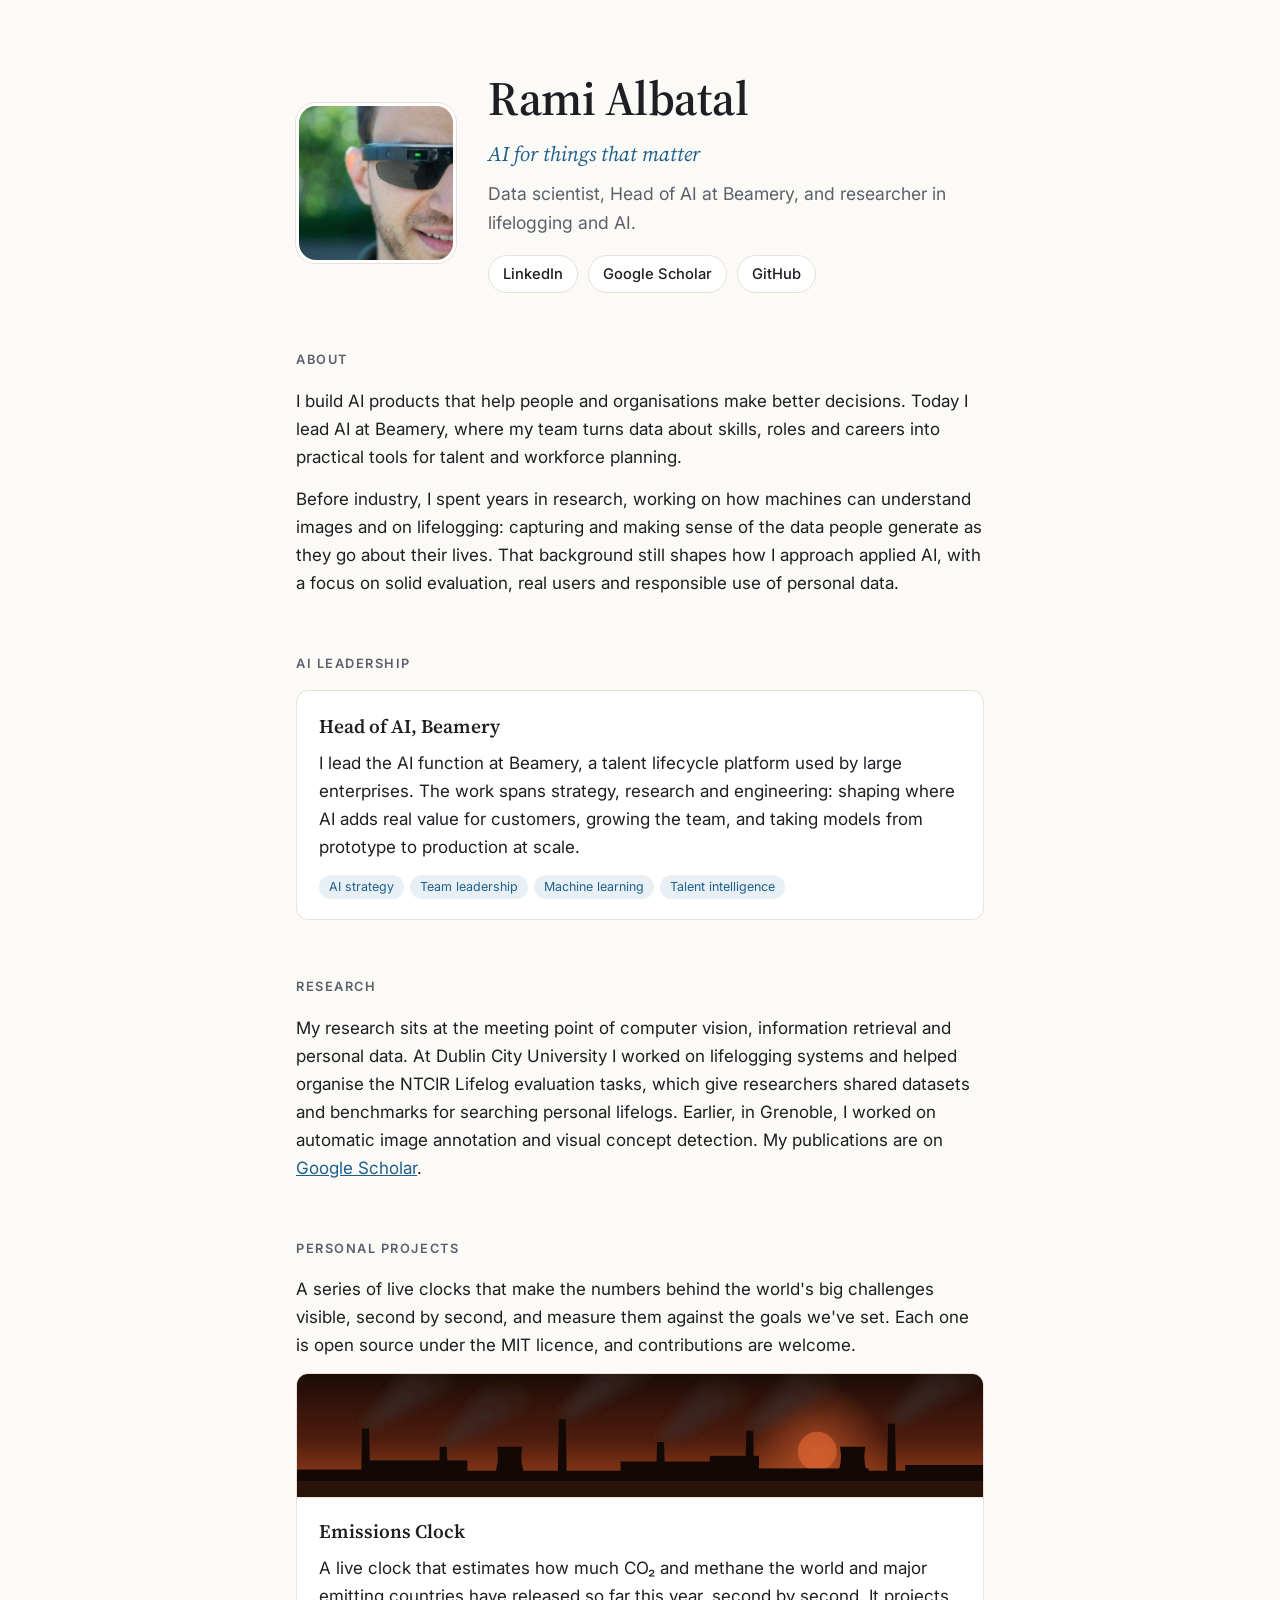
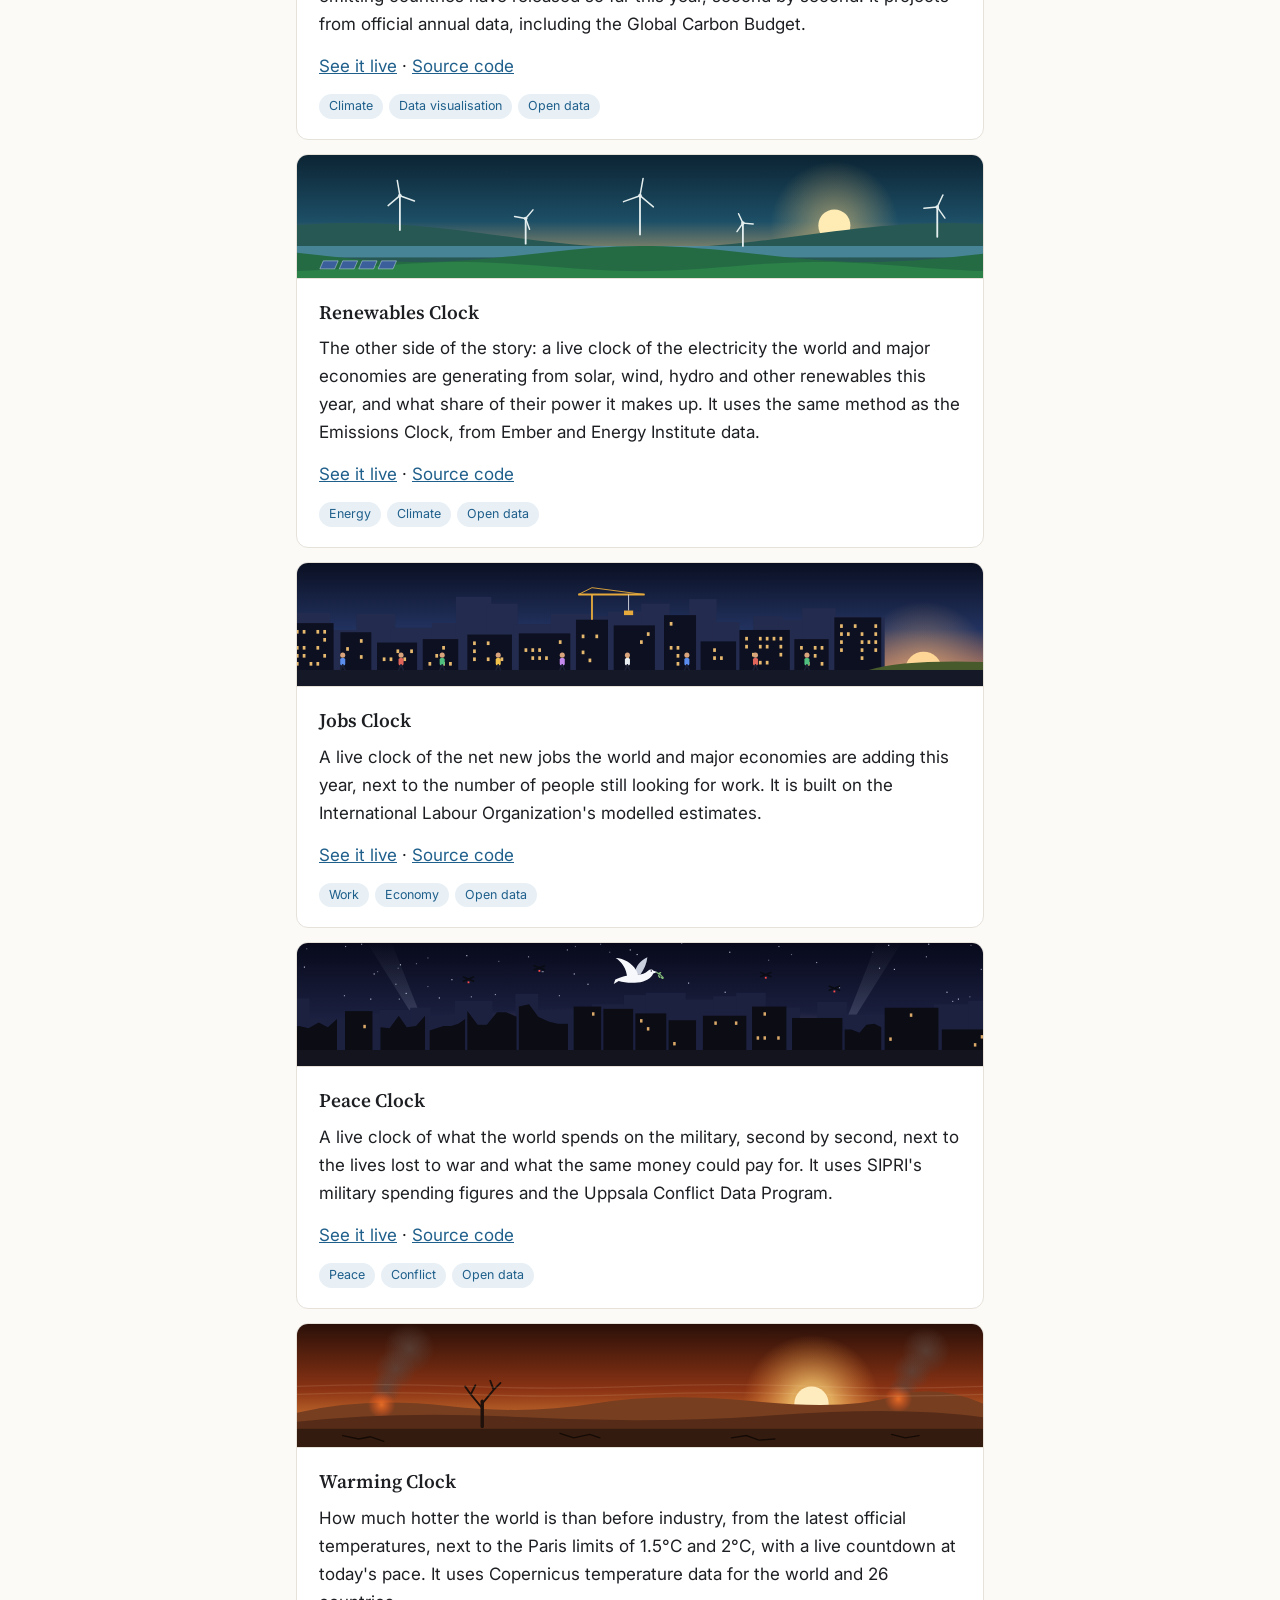
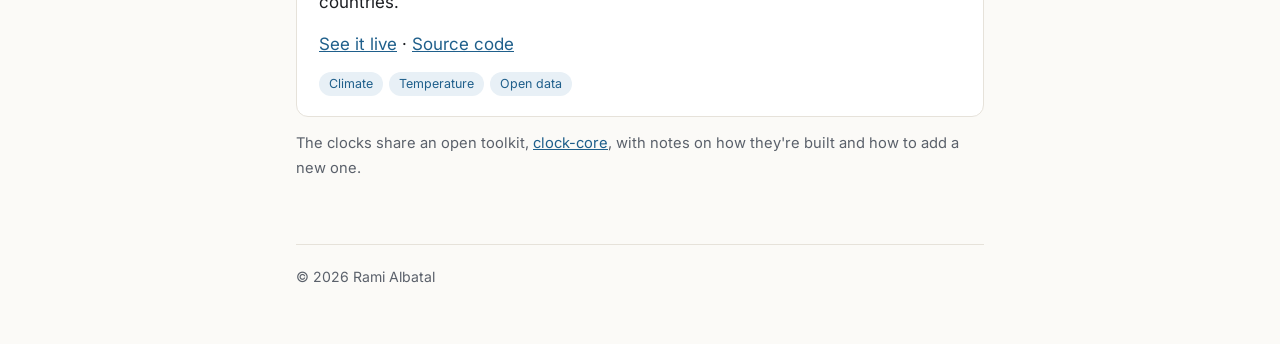
==== commit 793fb6d8: "Remove the overview page for now Co-Authored-By: Claude Opus 5.5 <noreply@anthropic.com> Claude-Sess" ====
--- a/index.html
+++ b/index.html
@@ -233,8 +233,7 @@
   <section>
     <h2>Personal projects</h2>
     <p>A series of live clocks that make the numbers behind the world's big challenges visible, second by second, and
-      measure them against the goals we've set. Each one is open source under the MIT licence, and contributions are welcome.
-      <a href="https://ramialbatal.github.io/clocks/">See all five at a glance</a>.</p>
+      measure them against the goals we've set. Each one is open source under the MIT licence, and contributions are welcome.</p>
     <div class="card project">
       <a class="thumb" href="https://ramialbatal.github.io/emissions-clock/" tabindex="-1" aria-hidden="true"><svg viewBox="0 0 600 110" preserveAspectRatio="xMidYMax slice" role="img" aria-label="Factory chimneys releasing smoke under a hazy red sky"><defs><linearGradient id="em-sky" x1="0" y1="0" x2="0" y2="1"><stop offset="0" stop-color="#1a0b07"/><stop offset="0.55" stop-color="#4f1d0e"/><stop offset="1" stop-color="#a8481c"/></linearGradient><radialGradient id="em-glow"><stop offset="0" stop-color="#eb6a33" stop-opacity=".55"/><stop offset="1" stop-color="#eb6a33" stop-opacity="0"/></radialGradient><filter id="em-blur" x="-50%" y="-50%" width="200%" height="200%"><feGaussianBlur stdDeviation="5"/></filter></defs><rect width="600" height="110" fill="url(#em-sky)"/><circle cx="455" cy="70" r="60" fill="url(#em-glow)"/><circle cx="455" cy="70" r="17" fill="#e86a34" opacity=".6"/><g filter="url(#em-blur)"><ellipse cx="66" cy="44" rx="8" ry="6" fill="#3b2e2a" opacity="0.70"/><ellipse cx="78" cy="36" rx="12" ry="8" fill="#3b2e2a" opacity="0.59"/><ellipse cx="89" cy="27" rx="16" ry="10" fill="#3b2e2a" opacity="0.47"/><ellipse cx="100" cy="18" rx="20" ry="13" fill="#3b2e2a" opacity="0.36"/><ellipse cx="112" cy="10" rx="24" ry="15" fill="#3b2e2a" opacity="0.25"/><ellipse cx="134" cy="60" rx="8" ry="6" fill="#3b2e2a" opacity="0.70"/><ellipse cx="146" cy="52" rx="12" ry="8" fill="#3b2e2a" opacity="0.59"/><ellipse cx="157" cy="43" rx="16" ry="10" fill="#3b2e2a" opacity="0.47"/><ellipse cx="168" cy="34" rx="20" ry="13" fill="#3b2e2a" opacity="0.36"/><ellipse cx="180" cy="26" rx="24" ry="15" fill="#3b2e2a" opacity="0.25"/><ellipse cx="238" cy="36" rx="8" ry="6" fill="#3b2e2a" opacity="0.70"/><ellipse cx="250" cy="28" rx="12" ry="8" fill="#3b2e2a" opacity="0.59"/><ellipse cx="261" cy="19" rx="16" ry="10" fill="#3b2e2a" opacity="0.47"/><ellipse cx="272" cy="10" rx="20" ry="13" fill="#3b2e2a" opacity="0.36"/><ellipse cx="284" cy="2" rx="24" ry="15" fill="#3b2e2a" opacity="0.25"/><ellipse cx="324" cy="56" rx="8" ry="6" fill="#3b2e2a" opacity="0.70"/><ellipse cx="336" cy="48" rx="12" ry="8" fill="#3b2e2a" opacity="0.59"/><ellipse cx="347" cy="39" rx="16" ry="10" fill="#3b2e2a" opacity="0.47"/><ellipse cx="358" cy="30" rx="20" ry="13" fill="#3b2e2a" opacity="0.36"/><ellipse cx="370" cy="22" rx="24" ry="15" fill="#3b2e2a" opacity="0.25"/><ellipse cx="402" cy="46" rx="8" ry="6" fill="#3b2e2a" opacity="0.70"/><ellipse cx="414" cy="38" rx="12" ry="8" fill="#3b2e2a" opacity="0.59"/><ellipse cx="425" cy="29" rx="16" ry="10" fill="#3b2e2a" opacity="0.47"/><ellipse cx="436" cy="20" rx="20" ry="13" fill="#3b2e2a" opacity="0.36"/><ellipse cx="448" cy="12" rx="24" ry="15" fill="#3b2e2a" opacity="0.25"/><ellipse cx="526" cy="40" rx="8" ry="6" fill="#3b2e2a" opacity="0.70"/><ellipse cx="538" cy="32" rx="12" ry="8" fill="#3b2e2a" opacity="0.59"/><ellipse cx="549" cy="23" rx="16" ry="10" fill="#3b2e2a" opacity="0.47"/><ellipse cx="560" cy="14" rx="20" ry="13" fill="#3b2e2a" opacity="0.36"/><ellipse cx="572" cy="6" rx="24" ry="15" fill="#3b2e2a" opacity="0.25"/></g><g fill="#120806"><rect x="-10" y="86" width="77" height="11"/><rect x="63" y="78" width="86" height="19"/><rect x="145" y="87" width="42" height="10"/><rect x="183" y="87" width="104" height="10"/><rect x="283" y="79" width="82" height="18"/><rect x="361" y="74" width="43" height="23"/><rect x="400" y="85" width="100" height="12"/><rect x="496" y="87" width="40" height="10"/><rect x="532" y="82" width="91" height="15"/><path d="M56 96L57 50h6L64 96z"/><path d="M124 96L125 66h6L132 96z"/><path d="M228 96L229 42h6L236 96z"/><path d="M314 96L315 62h6L322 96z"/><path d="M392 96L393 52h6L400 96z"/><path d="M516 96L517 46h6L524 96z"/><path d="M170 96Q178 82 175 66h22Q194 82 202 96z"/><path d="M470 96Q478 82 475 66h22Q494 82 502 96z"/></g><rect y="96" width="600" height="14" fill="#2a140a"/></svg></a>
       <h3><a href="https://ramialbatal.github.io/emissions-clock/">Emissions Clock</a></h3>
